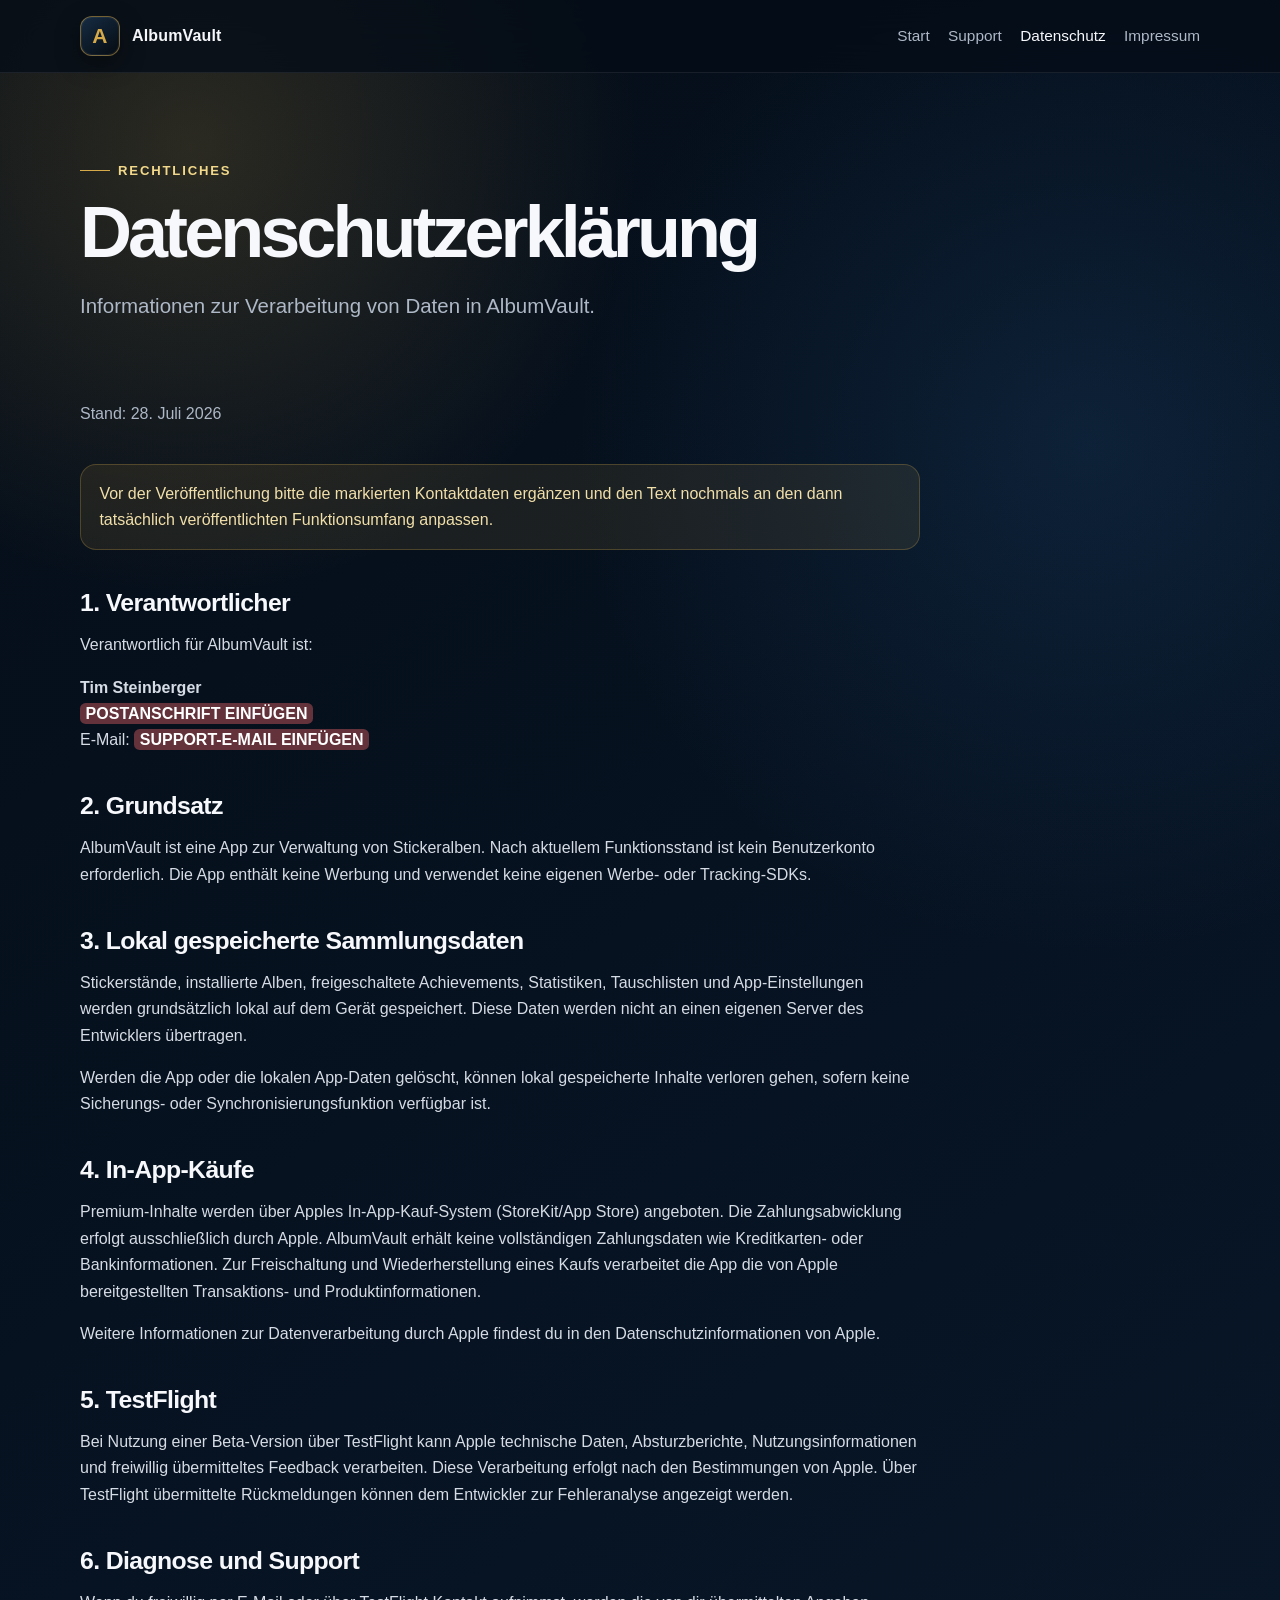
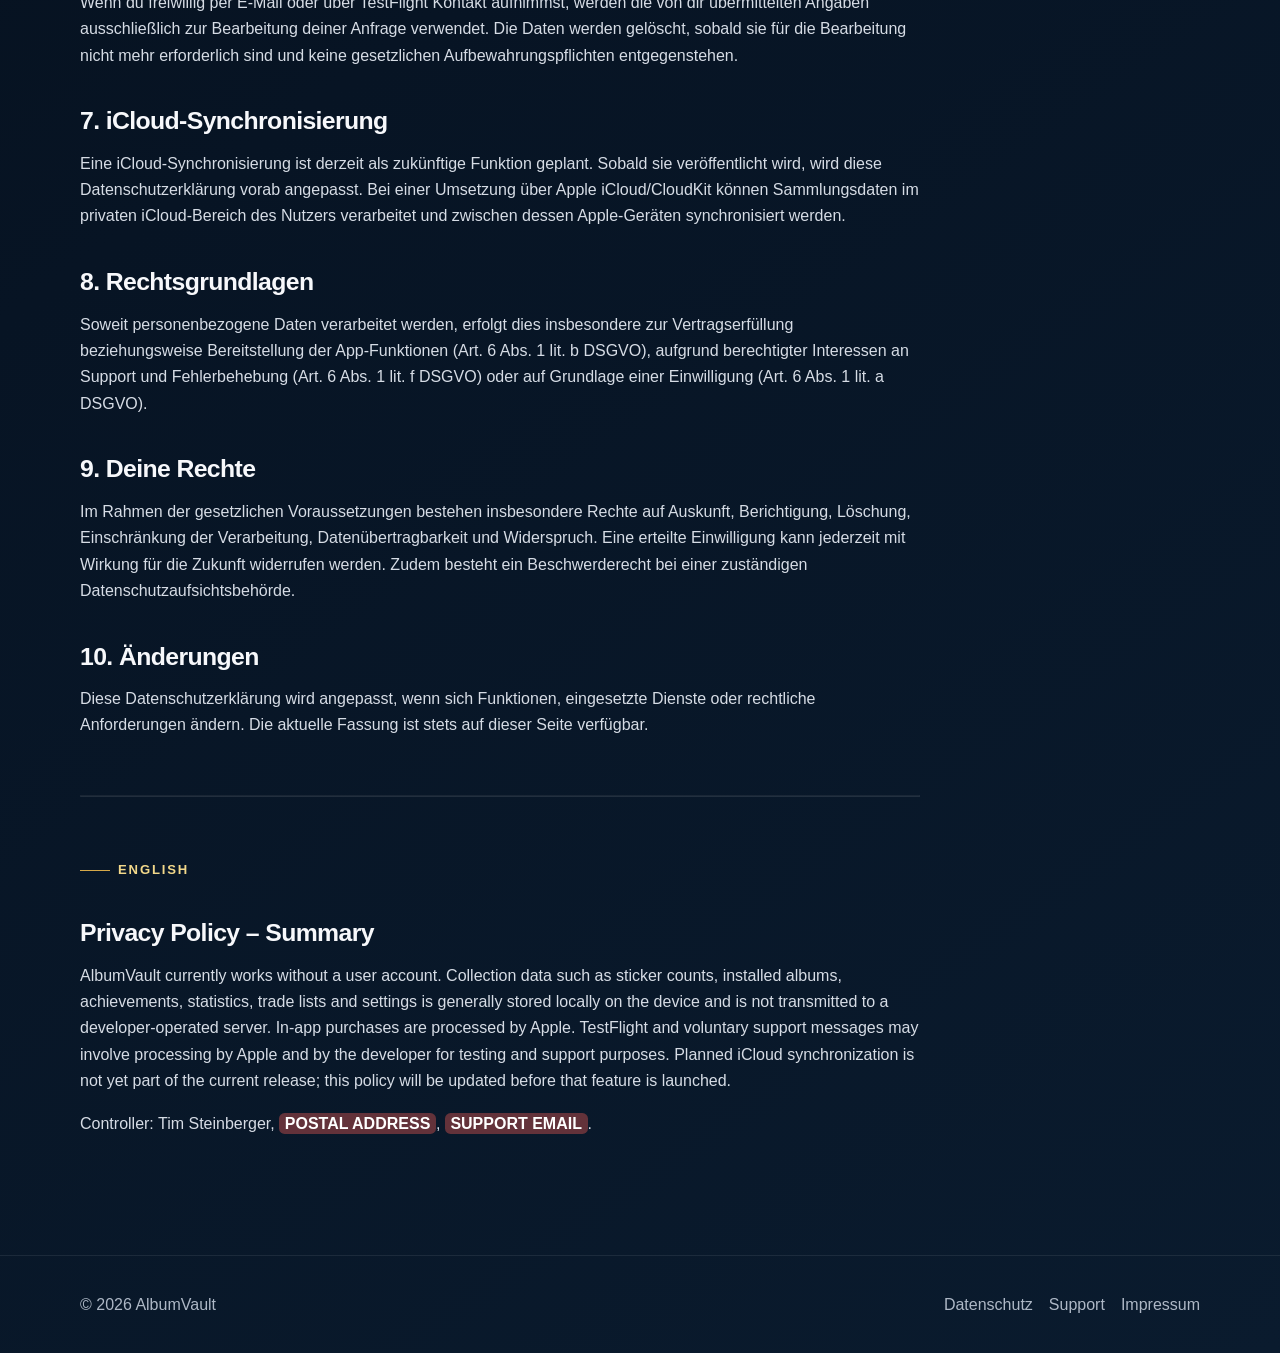
==== privacy.html @ 520df3e1 "Add files via upload" ====
<!doctype html>
<html lang="de">
<head>
  <meta charset="utf-8"><meta name="viewport" content="width=device-width, initial-scale=1">
  <meta name="description" content="Datenschutzerklärung für die App AlbumVault.">
  <title>Datenschutz – AlbumVault</title><link rel="stylesheet" href="assets/styles.css">
</head>
<body>
<header class="site-header"><div class="container nav"><a class="brand" href="index.html"><span class="brand-mark"></span><span>AlbumVault</span></a><nav class="nav-links"><a href="index.html">Start</a><a href="support.html">Support</a><a aria-current="page" href="privacy.html">Datenschutz</a><a href="imprint.html">Impressum</a></nav></div></header>
<main class="container">
  <header class="page-hero"><span class="eyebrow">Rechtliches</span><h1>Datenschutzerklärung</h1><p class="lead">Informationen zur Verarbeitung von Daten in AlbumVault.</p></header>
  <article class="prose">
    <p class="meta">Stand: 28. Juli 2026</p>
    <div class="notice">Vor der Veröffentlichung bitte die markierten Kontaktdaten ergänzen und den Text nochmals an den dann tatsächlich veröffentlichten Funktionsumfang anpassen.</div>

    <section><h2>1. Verantwortlicher</h2><p>Verantwortlich für AlbumVault ist:</p><p><strong>Tim Steinberger</strong><br><span class="placeholder">POSTANSCHRIFT EINFÜGEN</span><br>E-Mail: <span class="placeholder">SUPPORT-E-MAIL EINFÜGEN</span></p></section>

    <section><h2>2. Grundsatz</h2><p>AlbumVault ist eine App zur Verwaltung von Stickeralben. Nach aktuellem Funktionsstand ist kein Benutzerkonto erforderlich. Die App enthält keine Werbung und verwendet keine eigenen Werbe- oder Tracking-SDKs.</p></section>

    <section><h2>3. Lokal gespeicherte Sammlungsdaten</h2><p>Stickerstände, installierte Alben, freigeschaltete Achievements, Statistiken, Tauschlisten und App-Einstellungen werden grundsätzlich lokal auf dem Gerät gespeichert. Diese Daten werden nicht an einen eigenen Server des Entwicklers übertragen.</p><p>Werden die App oder die lokalen App-Daten gelöscht, können lokal gespeicherte Inhalte verloren gehen, sofern keine Sicherungs- oder Synchronisierungsfunktion verfügbar ist.</p></section>

    <section><h2>4. In-App-Käufe</h2><p>Premium-Inhalte werden über Apples In-App-Kauf-System (StoreKit/App Store) angeboten. Die Zahlungsabwicklung erfolgt ausschließlich durch Apple. AlbumVault erhält keine vollständigen Zahlungsdaten wie Kreditkarten- oder Bankinformationen. Zur Freischaltung und Wiederherstellung eines Kaufs verarbeitet die App die von Apple bereitgestellten Transaktions- und Produktinformationen.</p><p>Weitere Informationen zur Datenverarbeitung durch Apple findest du in den Datenschutzinformationen von Apple.</p></section>

    <section><h2>5. TestFlight</h2><p>Bei Nutzung einer Beta-Version über TestFlight kann Apple technische Daten, Absturzberichte, Nutzungsinformationen und freiwillig übermitteltes Feedback verarbeiten. Diese Verarbeitung erfolgt nach den Bestimmungen von Apple. Über TestFlight übermittelte Rückmeldungen können dem Entwickler zur Fehleranalyse angezeigt werden.</p></section>

    <section><h2>6. Diagnose und Support</h2><p>Wenn du freiwillig per E-Mail oder über TestFlight Kontakt aufnimmst, werden die von dir übermittelten Angaben ausschließlich zur Bearbeitung deiner Anfrage verwendet. Die Daten werden gelöscht, sobald sie für die Bearbeitung nicht mehr erforderlich sind und keine gesetzlichen Aufbewahrungspflichten entgegenstehen.</p></section>

    <section><h2>7. iCloud-Synchronisierung</h2><p>Eine iCloud-Synchronisierung ist derzeit als zukünftige Funktion geplant. Sobald sie veröffentlicht wird, wird diese Datenschutzerklärung vorab angepasst. Bei einer Umsetzung über Apple iCloud/CloudKit können Sammlungsdaten im privaten iCloud-Bereich des Nutzers verarbeitet und zwischen dessen Apple-Geräten synchronisiert werden.</p></section>

    <section><h2>8. Rechtsgrundlagen</h2><p>Soweit personenbezogene Daten verarbeitet werden, erfolgt dies insbesondere zur Vertragserfüllung beziehungsweise Bereitstellung der App-Funktionen (Art. 6 Abs. 1 lit. b DSGVO), aufgrund berechtigter Interessen an Support und Fehlerbehebung (Art. 6 Abs. 1 lit. f DSGVO) oder auf Grundlage einer Einwilligung (Art. 6 Abs. 1 lit. a DSGVO).</p></section>

    <section><h2>9. Deine Rechte</h2><p>Im Rahmen der gesetzlichen Voraussetzungen bestehen insbesondere Rechte auf Auskunft, Berichtigung, Löschung, Einschränkung der Verarbeitung, Datenübertragbarkeit und Widerspruch. Eine erteilte Einwilligung kann jederzeit mit Wirkung für die Zukunft widerrufen werden. Zudem besteht ein Beschwerderecht bei einer zuständigen Datenschutzaufsichtsbehörde.</p></section>

    <section><h2>10. Änderungen</h2><p>Diese Datenschutzerklärung wird angepasst, wenn sich Funktionen, eingesetzte Dienste oder rechtliche Anforderungen ändern. Die aktuelle Fassung ist stets auf dieser Seite verfügbar.</p></section>

    <hr style="border-color:rgba(255,255,255,.1);margin:3.5rem 0">
    <span class="eyebrow">English</span>
    <section><h2>Privacy Policy – Summary</h2><p>AlbumVault currently works without a user account. Collection data such as sticker counts, installed albums, achievements, statistics, trade lists and settings is generally stored locally on the device and is not transmitted to a developer-operated server. In-app purchases are processed by Apple. TestFlight and voluntary support messages may involve processing by Apple and by the developer for testing and support purposes. Planned iCloud synchronization is not yet part of the current release; this policy will be updated before that feature is launched.</p><p>Controller: Tim Steinberger, <span class="placeholder">POSTAL ADDRESS</span>, <span class="placeholder">SUPPORT EMAIL</span>.</p></section>
  </article>
</main>
<footer class="site-footer"><div class="container footer-grid"><div>© <span data-year></span> AlbumVault</div><div class="footer-links"><a href="privacy.html">Datenschutz</a><a href="support.html">Support</a><a href="imprint.html">Impressum</a></div></div></footer><script src="assets/site.js"></script>
</body></html>
---- assets/styles.css ----
:root {
  --navy: #071424;
  --navy-2: #0e2238;
  --card: rgba(255,255,255,.07);
  --card-border: rgba(255,255,255,.13);
  --gold: #d6a949;
  --gold-light: #f2d88a;
  --text: #f7f8fb;
  --muted: #aeb8c6;
  --success: #6fd39b;
  --max: 1120px;
}

* { box-sizing: border-box; }
html { scroll-behavior: smooth; }
body {
  margin: 0;
  min-height: 100vh;
  font-family: -apple-system, BlinkMacSystemFont, "Segoe UI", Inter, Roboto, Arial, sans-serif;
  color: var(--text);
  background:
    radial-gradient(circle at 15% 5%, rgba(214,169,73,.18), transparent 28rem),
    radial-gradient(circle at 85% 15%, rgba(46,110,175,.17), transparent 32rem),
    linear-gradient(145deg, #050d17 0%, var(--navy) 50%, #0a1b2e 100%);
  line-height: 1.65;
}
a { color: var(--gold-light); text-decoration: none; }
a:hover { text-decoration: underline; }
img { max-width: 100%; }

.container { width: min(calc(100% - 2rem), var(--max)); margin-inline: auto; }

.site-header {
  position: sticky; top: 0; z-index: 20;
  backdrop-filter: blur(18px);
  background: rgba(5,13,23,.76);
  border-bottom: 1px solid rgba(255,255,255,.08);
}
.nav { min-height: 72px; display:flex; align-items:center; justify-content:space-between; gap:1.25rem; }
.brand { display:flex; align-items:center; gap:.75rem; color:var(--text); font-weight:750; letter-spacing:.01em; }
.brand:hover { text-decoration:none; }
.brand-mark {
  width: 40px; height:40px; border-radius:12px; position:relative;
  background: linear-gradient(145deg, #162c43, #050b12);
  border:1px solid rgba(214,169,73,.52);
  box-shadow: inset 0 0 0 1px rgba(255,255,255,.05), 0 8px 25px rgba(0,0,0,.35);
}
.brand-mark::before {
  content:"A"; position:absolute; inset:0; display:grid; place-items:center;
  color:var(--gold); font-size:21px; font-weight:900;
}
.nav-links { display:flex; align-items:center; gap:1.15rem; flex-wrap:wrap; justify-content:flex-end; }
.nav-links a { color:var(--muted); font-size:.96rem; }
.nav-links a[aria-current="page"], .nav-links a:hover { color:var(--text); text-decoration:none; }

.hero { padding: 7.5rem 0 5rem; }
.hero-grid { display:grid; grid-template-columns:1.15fr .85fr; align-items:center; gap:4rem; }
.eyebrow { display:inline-flex; align-items:center; gap:.5rem; color:var(--gold-light); font-size:.82rem; font-weight:800; letter-spacing:.14em; text-transform:uppercase; }
.eyebrow::before { content:""; width:30px; height:1px; background:var(--gold); }
h1 { font-size:clamp(2.65rem, 7vw, 5.5rem); line-height:.98; letter-spacing:-.055em; margin:.95rem 0 1.35rem; }
h2 { font-size:clamp(1.8rem, 4vw, 3rem); line-height:1.1; letter-spacing:-.035em; margin:0 0 1rem; }
h3 { margin:.2rem 0 .65rem; font-size:1.18rem; }
.lead { max-width:680px; color:var(--muted); font-size:clamp(1.05rem, 2vw, 1.28rem); }
.actions { display:flex; gap:.9rem; flex-wrap:wrap; margin-top:2rem; }
.button { display:inline-flex; align-items:center; justify-content:center; min-height:48px; padding:.7rem 1.2rem; border-radius:999px; font-weight:750; border:1px solid transparent; }
.button:hover { text-decoration:none; transform:translateY(-1px); }
.button-primary { color:#16120a; background:linear-gradient(135deg, var(--gold-light), var(--gold)); box-shadow:0 12px 35px rgba(214,169,73,.22); }
.button-secondary { color:var(--text); border-color:rgba(255,255,255,.16); background:rgba(255,255,255,.05); }

.app-visual { display:grid; place-items:center; min-height:410px; }
.app-icon {
  width:min(310px, 78vw); aspect-ratio:1; border-radius:30%; position:relative; overflow:hidden;
  background: linear-gradient(145deg,#16283a 0%,#06101b 58%,#02070d 100%);
  border: 1px solid rgba(255,255,255,.13);
  box-shadow: 0 50px 90px rgba(0,0,0,.52), inset 0 0 0 9px rgba(255,255,255,.025);
}
.app-icon::before { content:""; position:absolute; width:54%; height:67%; left:23%; top:17%; border-radius:12% 12% 17% 17%; background:linear-gradient(145deg,#101d2a,#06101a); border:2px solid rgba(214,169,73,.6); box-shadow:-10px 7px 0 #263c51, -19px 14px 0 #31485c; }
.app-icon::after { content:"AV"; position:absolute; inset:0; display:grid; place-items:center; color:var(--gold); font-size:3.4rem; font-weight:900; letter-spacing:-.12em; transform:translateX(-.14em); text-shadow:0 2px 18px rgba(214,169,73,.24); }

.section { padding:5rem 0; }
.section-muted { background:rgba(255,255,255,.025); border-block:1px solid rgba(255,255,255,.06); }
.section-heading { max-width:700px; margin-bottom:2.25rem; }
.section-heading p { color:var(--muted); }
.card-grid { display:grid; grid-template-columns:repeat(3,1fr); gap:1rem; }
.card { padding:1.5rem; border-radius:24px; background:var(--card); border:1px solid var(--card-border); box-shadow:0 18px 45px rgba(0,0,0,.14); }
.card-icon { width:46px; height:46px; border-radius:14px; display:grid; place-items:center; margin-bottom:1.15rem; color:var(--gold-light); background:rgba(214,169,73,.12); font-size:1.3rem; font-weight:800; }
.card p { color:var(--muted); margin-bottom:0; }

.info-band { display:grid; grid-template-columns:1fr auto; gap:2rem; align-items:center; padding:2rem; border-radius:28px; background:linear-gradient(135deg,rgba(214,169,73,.15),rgba(255,255,255,.05)); border:1px solid rgba(214,169,73,.25); }

.page-hero { padding:5rem 0 2.6rem; }
.page-hero h1 { font-size:clamp(2.4rem,6vw,4.5rem); }
.prose { width:min(100%, 840px); padding-bottom:5rem; }
.prose .meta { color:var(--muted); margin-bottom:2.3rem; }
.prose section { margin:2.4rem 0; }
.prose h2 { font-size:1.55rem; letter-spacing:-.025em; }
.prose p, .prose li { color:#d6dce5; }
.prose ul { padding-left:1.3rem; }
.notice { padding:1rem 1.15rem; border-radius:16px; background:rgba(214,169,73,.1); border:1px solid rgba(214,169,73,.26); color:#f1dfaa; }
.placeholder { padding:.13rem .35rem; border-radius:.35rem; background:#63323a; color:#fff; font-weight:700; }

.support-grid { display:grid; grid-template-columns:1fr 1fr; gap:1rem; }
.faq details { padding:1rem 0; border-bottom:1px solid rgba(255,255,255,.1); }
.faq summary { cursor:pointer; font-weight:700; }
.faq p { margin-bottom:.2rem; }

.site-footer { padding:2.2rem 0; border-top:1px solid rgba(255,255,255,.08); color:var(--muted); }
.footer-grid { display:flex; justify-content:space-between; align-items:center; gap:1.5rem; flex-wrap:wrap; }
.footer-links { display:flex; gap:1rem; flex-wrap:wrap; }
.footer-links a { color:var(--muted); }
.small { font-size:.9rem; color:var(--muted); }

@media (max-width: 820px) {
  .hero { padding-top:5rem; }
  .hero-grid { grid-template-columns:1fr; gap:2rem; }
  .app-visual { min-height:300px; }
  .app-icon { width:min(250px,70vw); }
  .card-grid { grid-template-columns:1fr; }
  .support-grid { grid-template-columns:1fr; }
  .info-band { grid-template-columns:1fr; }
}
@media (max-width: 620px) {
  .nav { align-items:flex-start; padding:.9rem 0; }
  .nav-links { gap:.65rem .9rem; }
  .nav-links a { font-size:.88rem; }
  h1 { font-size:3.2rem; }
}
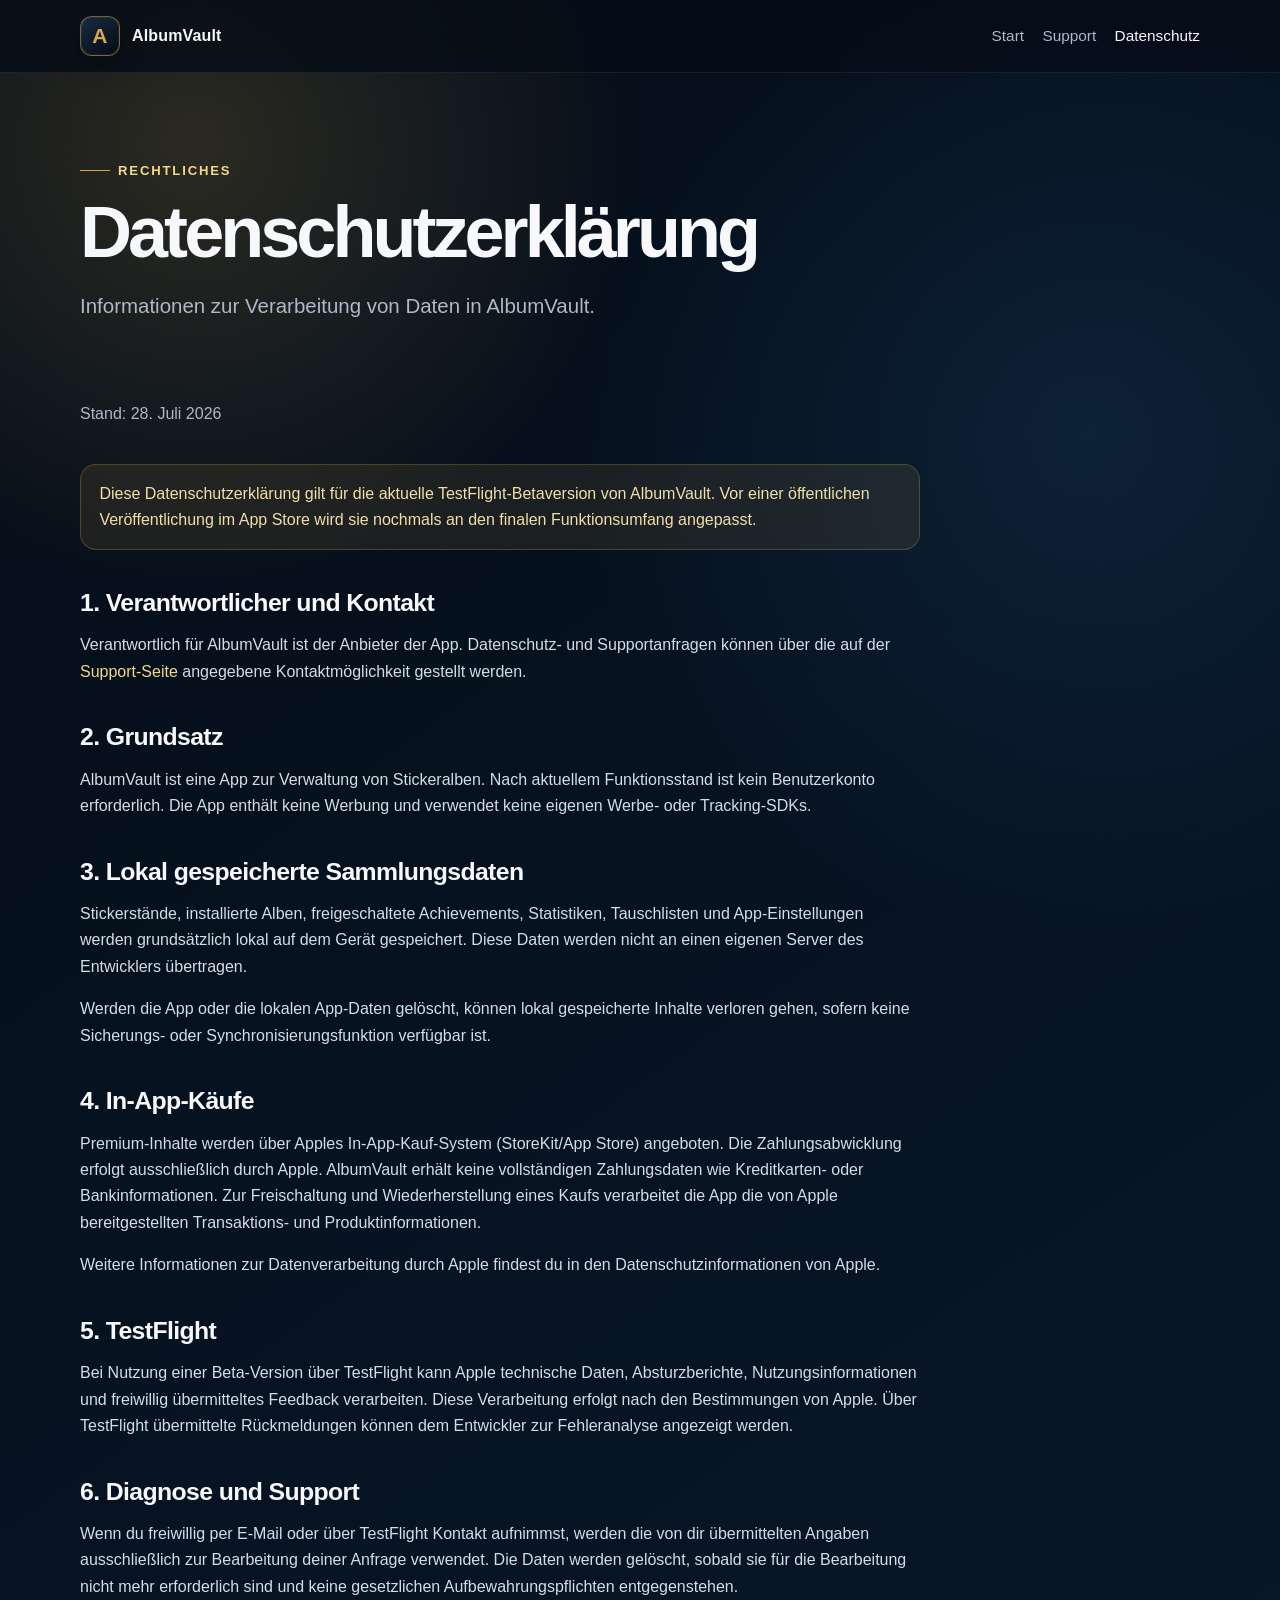
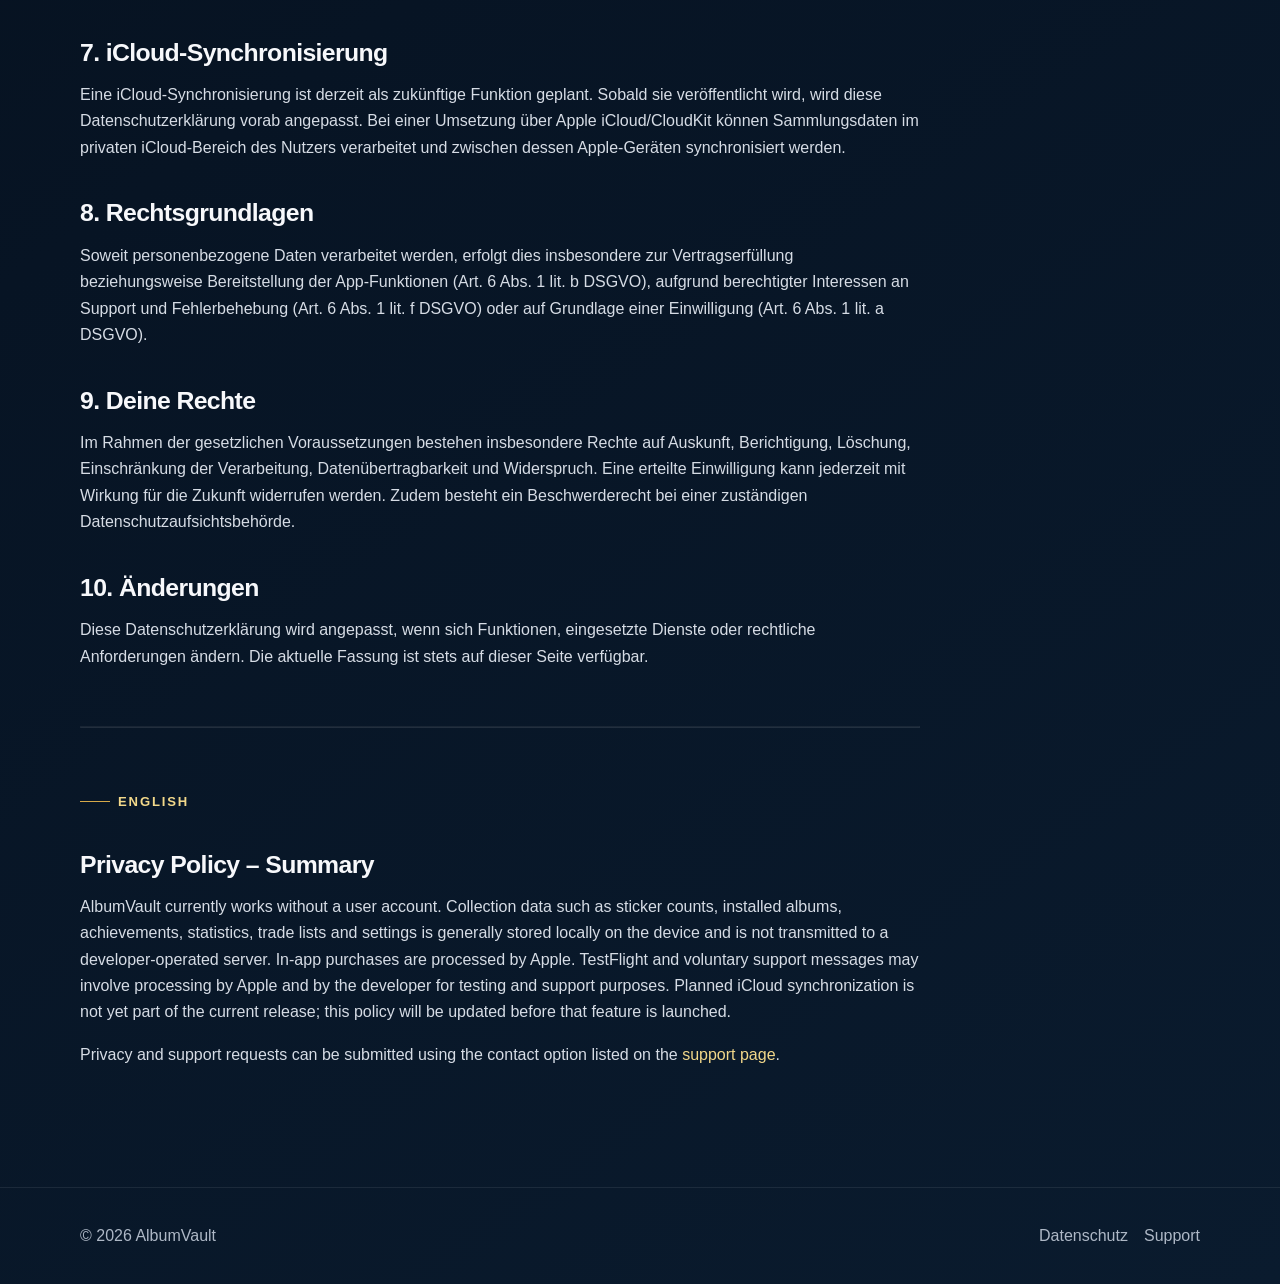
==== commit 2057c394: "Add files via upload" ====
--- a/privacy.html
+++ b/privacy.html
@@ -6,14 +6,14 @@
   <title>Datenschutz – AlbumVault</title><link rel="stylesheet" href="assets/styles.css">
 </head>
 <body>
-<header class="site-header"><div class="container nav"><a class="brand" href="index.html"><span class="brand-mark"></span><span>AlbumVault</span></a><nav class="nav-links"><a href="index.html">Start</a><a href="support.html">Support</a><a aria-current="page" href="privacy.html">Datenschutz</a><a href="imprint.html">Impressum</a></nav></div></header>
+<header class="site-header"><div class="container nav"><a class="brand" href="index.html"><span class="brand-mark"></span><span>AlbumVault</span></a><nav class="nav-links"><a href="index.html">Start</a><a href="support.html">Support</a><a aria-current="page" href="privacy.html">Datenschutz</a></nav></div></header>
 <main class="container">
   <header class="page-hero"><span class="eyebrow">Rechtliches</span><h1>Datenschutzerklärung</h1><p class="lead">Informationen zur Verarbeitung von Daten in AlbumVault.</p></header>
   <article class="prose">
     <p class="meta">Stand: 28. Juli 2026</p>
-    <div class="notice">Vor der Veröffentlichung bitte die markierten Kontaktdaten ergänzen und den Text nochmals an den dann tatsächlich veröffentlichten Funktionsumfang anpassen.</div>
+    <div class="notice">Diese Datenschutzerklärung gilt für die aktuelle TestFlight-Betaversion von AlbumVault. Vor einer öffentlichen Veröffentlichung im App Store wird sie nochmals an den finalen Funktionsumfang angepasst.</div>
 
-    <section><h2>1. Verantwortlicher</h2><p>Verantwortlich für AlbumVault ist:</p><p><strong>Tim Steinberger</strong><br><span class="placeholder">POSTANSCHRIFT EINFÜGEN</span><br>E-Mail: <span class="placeholder">SUPPORT-E-MAIL EINFÜGEN</span></p></section>
+    <section><h2>1. Verantwortlicher und Kontakt</h2><p>Verantwortlich für AlbumVault ist der Anbieter der App. Datenschutz- und Supportanfragen können über die auf der <a href="support.html">Support-Seite</a> angegebene Kontaktmöglichkeit gestellt werden.</p></section>
 
     <section><h2>2. Grundsatz</h2><p>AlbumVault ist eine App zur Verwaltung von Stickeralben. Nach aktuellem Funktionsstand ist kein Benutzerkonto erforderlich. Die App enthält keine Werbung und verwendet keine eigenen Werbe- oder Tracking-SDKs.</p></section>
 
@@ -35,8 +35,8 @@
 
     <hr style="border-color:rgba(255,255,255,.1);margin:3.5rem 0">
     <span class="eyebrow">English</span>
-    <section><h2>Privacy Policy – Summary</h2><p>AlbumVault currently works without a user account. Collection data such as sticker counts, installed albums, achievements, statistics, trade lists and settings is generally stored locally on the device and is not transmitted to a developer-operated server. In-app purchases are processed by Apple. TestFlight and voluntary support messages may involve processing by Apple and by the developer for testing and support purposes. Planned iCloud synchronization is not yet part of the current release; this policy will be updated before that feature is launched.</p><p>Controller: Tim Steinberger, <span class="placeholder">POSTAL ADDRESS</span>, <span class="placeholder">SUPPORT EMAIL</span>.</p></section>
+    <section><h2>Privacy Policy – Summary</h2><p>AlbumVault currently works without a user account. Collection data such as sticker counts, installed albums, achievements, statistics, trade lists and settings is generally stored locally on the device and is not transmitted to a developer-operated server. In-app purchases are processed by Apple. TestFlight and voluntary support messages may involve processing by Apple and by the developer for testing and support purposes. Planned iCloud synchronization is not yet part of the current release; this policy will be updated before that feature is launched.</p><p>Privacy and support requests can be submitted using the contact option listed on the <a href="support.html">support page</a>.</p></section>
   </article>
 </main>
-<footer class="site-footer"><div class="container footer-grid"><div>© <span data-year></span> AlbumVault</div><div class="footer-links"><a href="privacy.html">Datenschutz</a><a href="support.html">Support</a><a href="imprint.html">Impressum</a></div></div></footer><script src="assets/site.js"></script>
+<footer class="site-footer"><div class="container footer-grid"><div>© <span data-year></span> AlbumVault</div><div class="footer-links"><a href="privacy.html">Datenschutz</a><a href="support.html">Support</a></div></div></footer><script src="assets/site.js"></script>
 </body></html>
--- a/assets/styles.css
+++ b/assets/styles.css
@@ -125,3 +125,16 @@
   .nav-links a { font-size:.88rem; }
   h1 { font-size:3.2rem; }
 }
+
+.official-app-icon {
+  width:min(390px, 82vw);
+  aspect-ratio:1;
+  display:block;
+  border-radius:22%;
+  box-shadow:0 55px 110px rgba(0,0,0,.58), 0 0 70px rgba(214,169,73,.10);
+  border:1px solid rgba(255,255,255,.12);
+}
+
+@media (max-width: 820px) {
+  .official-app-icon { width:min(300px, 74vw); }
+}
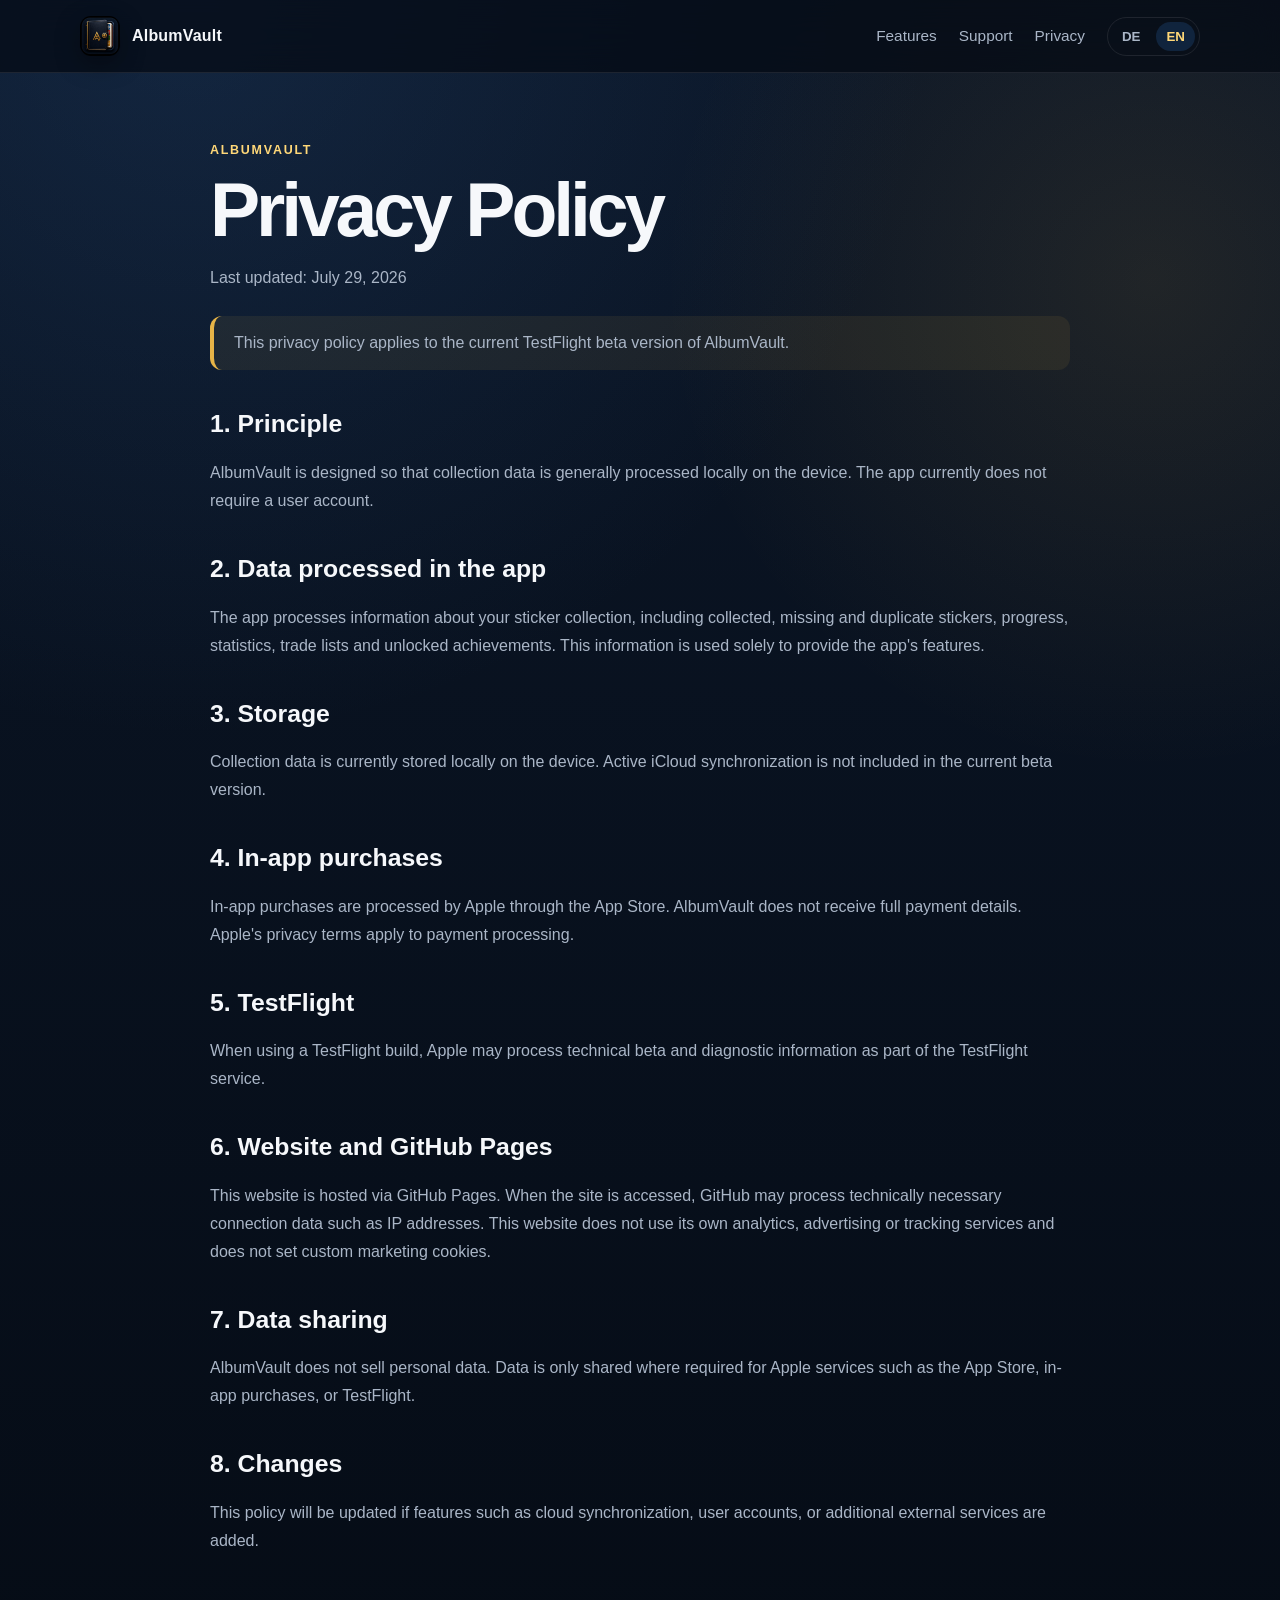
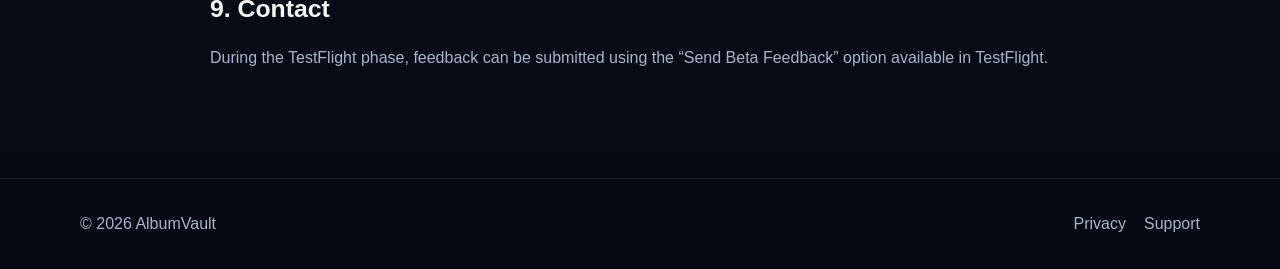
==== commit 6437f5d1: "Add files via upload" ====
--- a/privacy.html
+++ b/privacy.html
@@ -1,42 +1,84 @@
 <!doctype html>
 <html lang="de">
 <head>
-  <meta charset="utf-8"><meta name="viewport" content="width=device-width, initial-scale=1">
-  <meta name="description" content="Datenschutzerklärung für die App AlbumVault.">
-  <title>Datenschutz – AlbumVault</title><link rel="stylesheet" href="assets/styles.css">
+<meta charset="utf-8"><meta name="viewport" content="width=device-width,initial-scale=1">
+<title>Datenschutz | AlbumVault</title>
+<link rel="icon" href="assets/albumvault-icon.jpg"><link rel="stylesheet" href="assets/style.css">
 </head>
 <body>
-<header class="site-header"><div class="container nav"><a class="brand" href="index.html"><span class="brand-mark"></span><span>AlbumVault</span></a><nav class="nav-links"><a href="index.html">Start</a><a href="support.html">Support</a><a aria-current="page" href="privacy.html">Datenschutz</a></nav></div></header>
-<main class="container">
-  <header class="page-hero"><span class="eyebrow">Rechtliches</span><h1>Datenschutzerklärung</h1><p class="lead">Informationen zur Verarbeitung von Daten in AlbumVault.</p></header>
-  <article class="prose">
-    <p class="meta">Stand: 28. Juli 2026</p>
-    <div class="notice">Diese Datenschutzerklärung gilt für die aktuelle TestFlight-Betaversion von AlbumVault. Vor einer öffentlichen Veröffentlichung im App Store wird sie nochmals an den finalen Funktionsumfang angepasst.</div>
+<nav class="nav">
+  <div class="container nav-inner">
+    <a class="brand" href="index.html">
+      <img src="assets/albumvault-icon.jpg" alt="AlbumVault Icon">
+      <span>AlbumVault</span>
+    </a>
+    <div class="nav-links">
+      <a href="index.html#features"><span data-lang="de">Funktionen</span><span data-lang="en">Features</span></a>
+      <a href="support.html"><span data-lang="de">Support</span><span data-lang="en">Support</span></a>
+      <a href="privacy.html"><span data-lang="de">Datenschutz</span><span data-lang="en">Privacy</span></a>
+      <div class="lang-switch">
+        <button type="button" data-set-lang="de">DE</button>
+        <button type="button" data-set-lang="en">EN</button>
+      </div>
+    </div>
+  </div>
+</nav>
 
-    <section><h2>1. Verantwortlicher und Kontakt</h2><p>Verantwortlich für AlbumVault ist der Anbieter der App. Datenschutz- und Supportanfragen können über die auf der <a href="support.html">Support-Seite</a> angegebene Kontaktmöglichkeit gestellt werden.</p></section>
-
-    <section><h2>2. Grundsatz</h2><p>AlbumVault ist eine App zur Verwaltung von Stickeralben. Nach aktuellem Funktionsstand ist kein Benutzerkonto erforderlich. Die App enthält keine Werbung und verwendet keine eigenen Werbe- oder Tracking-SDKs.</p></section>
-
-    <section><h2>3. Lokal gespeicherte Sammlungsdaten</h2><p>Stickerstände, installierte Alben, freigeschaltete Achievements, Statistiken, Tauschlisten und App-Einstellungen werden grundsätzlich lokal auf dem Gerät gespeichert. Diese Daten werden nicht an einen eigenen Server des Entwicklers übertragen.</p><p>Werden die App oder die lokalen App-Daten gelöscht, können lokal gespeicherte Inhalte verloren gehen, sofern keine Sicherungs- oder Synchronisierungsfunktion verfügbar ist.</p></section>
-
-    <section><h2>4. In-App-Käufe</h2><p>Premium-Inhalte werden über Apples In-App-Kauf-System (StoreKit/App Store) angeboten. Die Zahlungsabwicklung erfolgt ausschließlich durch Apple. AlbumVault erhält keine vollständigen Zahlungsdaten wie Kreditkarten- oder Bankinformationen. Zur Freischaltung und Wiederherstellung eines Kaufs verarbeitet die App die von Apple bereitgestellten Transaktions- und Produktinformationen.</p><p>Weitere Informationen zur Datenverarbeitung durch Apple findest du in den Datenschutzinformationen von Apple.</p></section>
-
-    <section><h2>5. TestFlight</h2><p>Bei Nutzung einer Beta-Version über TestFlight kann Apple technische Daten, Absturzberichte, Nutzungsinformationen und freiwillig übermitteltes Feedback verarbeiten. Diese Verarbeitung erfolgt nach den Bestimmungen von Apple. Über TestFlight übermittelte Rückmeldungen können dem Entwickler zur Fehleranalyse angezeigt werden.</p></section>
-
-    <section><h2>6. Diagnose und Support</h2><p>Wenn du freiwillig per E-Mail oder über TestFlight Kontakt aufnimmst, werden die von dir übermittelten Angaben ausschließlich zur Bearbeitung deiner Anfrage verwendet. Die Daten werden gelöscht, sobald sie für die Bearbeitung nicht mehr erforderlich sind und keine gesetzlichen Aufbewahrungspflichten entgegenstehen.</p></section>
-
-    <section><h2>7. iCloud-Synchronisierung</h2><p>Eine iCloud-Synchronisierung ist derzeit als zukünftige Funktion geplant. Sobald sie veröffentlicht wird, wird diese Datenschutzerklärung vorab angepasst. Bei einer Umsetzung über Apple iCloud/CloudKit können Sammlungsdaten im privaten iCloud-Bereich des Nutzers verarbeitet und zwischen dessen Apple-Geräten synchronisiert werden.</p></section>
-
-    <section><h2>8. Rechtsgrundlagen</h2><p>Soweit personenbezogene Daten verarbeitet werden, erfolgt dies insbesondere zur Vertragserfüllung beziehungsweise Bereitstellung der App-Funktionen (Art. 6 Abs. 1 lit. b DSGVO), aufgrund berechtigter Interessen an Support und Fehlerbehebung (Art. 6 Abs. 1 lit. f DSGVO) oder auf Grundlage einer Einwilligung (Art. 6 Abs. 1 lit. a DSGVO).</p></section>
-
-    <section><h2>9. Deine Rechte</h2><p>Im Rahmen der gesetzlichen Voraussetzungen bestehen insbesondere Rechte auf Auskunft, Berichtigung, Löschung, Einschränkung der Verarbeitung, Datenübertragbarkeit und Widerspruch. Eine erteilte Einwilligung kann jederzeit mit Wirkung für die Zukunft widerrufen werden. Zudem besteht ein Beschwerderecht bei einer zuständigen Datenschutzaufsichtsbehörde.</p></section>
-
-    <section><h2>10. Änderungen</h2><p>Diese Datenschutzerklärung wird angepasst, wenn sich Funktionen, eingesetzte Dienste oder rechtliche Anforderungen ändern. Die aktuelle Fassung ist stets auf dieser Seite verfügbar.</p></section>
-
-    <hr style="border-color:rgba(255,255,255,.1);margin:3.5rem 0">
-    <span class="eyebrow">English</span>
-    <section><h2>Privacy Policy – Summary</h2><p>AlbumVault currently works without a user account. Collection data such as sticker counts, installed albums, achievements, statistics, trade lists and settings is generally stored locally on the device and is not transmitted to a developer-operated server. In-app purchases are processed by Apple. TestFlight and voluntary support messages may involve processing by Apple and by the developer for testing and support purposes. Planned iCloud synchronization is not yet part of the current release; this policy will be updated before that feature is launched.</p><p>Privacy and support requests can be submitted using the contact option listed on the <a href="support.html">support page</a>.</p></section>
-  </article>
-</main>
-<footer class="site-footer"><div class="container footer-grid"><div>© <span data-year></span> AlbumVault</div><div class="footer-links"><a href="privacy.html">Datenschutz</a><a href="support.html">Support</a></div></div></footer><script src="assets/site.js"></script>
-</body></html>
+<main class="content-page"><div class="container content-wrap">
+<div data-lang="de">
+  <div class="eyebrow">AlbumVault</div><h1>Datenschutzerklärung</h1>
+  <p>Stand: 29. Juli 2026</p>
+  <div class="notice">Diese Datenschutzerklärung bezieht sich auf die aktuelle TestFlight-Betaversion von AlbumVault.</div>
+  <h2>1. Grundsatz</h2>
+  <p>AlbumVault wurde so entwickelt, dass Sammlungsdaten grundsätzlich lokal auf dem Gerät verarbeitet werden. Die App verlangt derzeit kein Benutzerkonto.</p>
+  <h2>2. In der App verarbeitete Daten</h2>
+  <p>Die App verarbeitet Angaben zu deiner Stickersammlung, insbesondere gesammelte, fehlende und doppelte Sticker, Fortschritte, Statistiken, Tauschlisten und freigeschaltete Erfolge. Diese Daten dienen ausschließlich der Bereitstellung der App-Funktionen.</p>
+  <h2>3. Speicherung</h2>
+  <p>Die Sammlungsdaten werden derzeit lokal auf dem verwendeten Gerät gespeichert. Eine aktive iCloud-Synchronisierung ist in der aktuellen Betaversion nicht enthalten.</p>
+  <h2>4. In-App-Käufe</h2>
+  <p>In-App-Käufe werden über Apple und den App Store abgewickelt. AlbumVault erhält keine vollständigen Zahlungsdaten. Für die Zahlungsabwicklung gelten die Datenschutzbestimmungen von Apple.</p>
+  <h2>5. TestFlight</h2>
+  <p>Bei der Nutzung einer TestFlight-Version können Apple technische Test- und Diagnosedaten verarbeiten. Dies erfolgt im Rahmen von Apples TestFlight-Dienst.</p>
+  <h2>6. Website und GitHub Pages</h2>
+  <p>Diese Website wird über GitHub Pages bereitgestellt. Beim Aufruf können technisch notwendige Verbindungsdaten, insbesondere die IP-Adresse, durch GitHub verarbeitet werden. Die Website verwendet keine eigenen Analyse-, Werbe- oder Tracking-Dienste und setzt keine selbst eingerichteten Marketing-Cookies.</p>
+  <h2>7. Weitergabe von Daten</h2>
+  <p>AlbumVault verkauft keine personenbezogenen Daten. Eine Weitergabe erfolgt nur, soweit dies für die Nutzung von Apple-Diensten wie App Store, In-App-Käufe oder TestFlight erforderlich ist.</p>
+  <h2>8. Änderungen</h2>
+  <p>Diese Datenschutzerklärung wird angepasst, wenn neue Funktionen wie Cloud-Synchronisierung, Benutzerkonten oder weitere externe Dienste hinzukommen.</p>
+  <h2>9. Kontakt</h2>
+  <p>Während der TestFlight-Phase kann Feedback über die in TestFlight verfügbare Funktion „Beta-Feedback senden“ übermittelt werden.</p>
+</div>
+<div data-lang="en">
+  <div class="eyebrow">AlbumVault</div><h1>Privacy Policy</h1>
+  <p>Last updated: July 29, 2026</p>
+  <div class="notice">This privacy policy applies to the current TestFlight beta version of AlbumVault.</div>
+  <h2>1. Principle</h2>
+  <p>AlbumVault is designed so that collection data is generally processed locally on the device. The app currently does not require a user account.</p>
+  <h2>2. Data processed in the app</h2>
+  <p>The app processes information about your sticker collection, including collected, missing and duplicate stickers, progress, statistics, trade lists and unlocked achievements. This information is used solely to provide the app's features.</p>
+  <h2>3. Storage</h2>
+  <p>Collection data is currently stored locally on the device. Active iCloud synchronization is not included in the current beta version.</p>
+  <h2>4. In-app purchases</h2>
+  <p>In-app purchases are processed by Apple through the App Store. AlbumVault does not receive full payment details. Apple's privacy terms apply to payment processing.</p>
+  <h2>5. TestFlight</h2>
+  <p>When using a TestFlight build, Apple may process technical beta and diagnostic information as part of the TestFlight service.</p>
+  <h2>6. Website and GitHub Pages</h2>
+  <p>This website is hosted via GitHub Pages. When the site is accessed, GitHub may process technically necessary connection data such as IP addresses. This website does not use its own analytics, advertising or tracking services and does not set custom marketing cookies.</p>
+  <h2>7. Data sharing</h2>
+  <p>AlbumVault does not sell personal data. Data is only shared where required for Apple services such as the App Store, in-app purchases, or TestFlight.</p>
+  <h2>8. Changes</h2>
+  <p>This policy will be updated if features such as cloud synchronization, user accounts, or additional external services are added.</p>
+  <h2>9. Contact</h2>
+  <p>During the TestFlight phase, feedback can be submitted using the “Send Beta Feedback” option available in TestFlight.</p>
+</div>
+</div></main>
+<footer>
+  <div class="container footer-inner">
+    <div>© 2026 AlbumVault</div>
+    <div class="footer-links">
+      <a href="privacy.html"><span data-lang="de">Datenschutz</span><span data-lang="en">Privacy</span></a>
+      <a href="support.html">Support</a>
+    </div>
+  </div>
+</footer>
+<script src="assets/script.js"></script></body></html>
--- a/assets/style.css
+++ b/assets/style.css
@@ -0,0 +1,118 @@
+
+:root{
+  --bg:#050b14;
+  --bg2:#0b1627;
+  --panel:rgba(15,30,50,.74);
+  --panel2:rgba(18,39,66,.9);
+  --text:#f6f8fb;
+  --muted:#aab6c7;
+  --gold:#e7b447;
+  --gold2:#ffd878;
+  --line:rgba(255,255,255,.09);
+  --shadow:0 24px 70px rgba(0,0,0,.4);
+  --radius:24px;
+}
+*{box-sizing:border-box}
+html{scroll-behavior:smooth}
+body{
+  margin:0;
+  font-family:Inter,-apple-system,BlinkMacSystemFont,"Segoe UI",Roboto,Helvetica,Arial,sans-serif;
+  color:var(--text);
+  background:
+    radial-gradient(circle at 15% 0%,rgba(41,81,131,.28),transparent 34%),
+    radial-gradient(circle at 90% 15%,rgba(231,180,71,.10),transparent 25%),
+    linear-gradient(180deg,var(--bg2),var(--bg));
+  min-height:100vh;
+}
+a{color:inherit}
+.container{width:min(1120px,calc(100% - 36px));margin:0 auto}
+.nav{
+  position:sticky;top:0;z-index:20;
+  backdrop-filter:blur(18px);
+  background:rgba(5,11,20,.72);
+  border-bottom:1px solid var(--line)
+}
+.nav-inner{height:72px;display:flex;align-items:center;justify-content:space-between;gap:24px}
+.brand{display:flex;align-items:center;gap:12px;text-decoration:none;font-weight:800;letter-spacing:.2px}
+.brand img{width:40px;height:40px;border-radius:11px;box-shadow:0 8px 24px rgba(0,0,0,.35)}
+.nav-links{display:flex;align-items:center;gap:22px}
+.nav-links a{text-decoration:none;color:var(--muted);font-size:.96rem}
+.nav-links a:hover{color:var(--text)}
+.lang-switch{display:flex;gap:6px;padding:4px;border:1px solid var(--line);border-radius:999px}
+.lang-switch button{
+  border:0;background:transparent;color:var(--muted);padding:7px 10px;border-radius:999px;cursor:pointer;font-weight:700
+}
+.lang-switch button.active{background:var(--panel2);color:var(--gold2)}
+.hero{padding:86px 0 64px}
+.hero-grid{display:grid;grid-template-columns:1.15fr .85fr;gap:60px;align-items:center}
+.eyebrow{color:var(--gold2);font-weight:800;letter-spacing:.14em;text-transform:uppercase;font-size:.78rem}
+h1{font-size:clamp(3rem,8vw,6.6rem);line-height:.95;margin:18px 0 18px;letter-spacing:-.055em}
+.hero p{font-size:clamp(1.08rem,2vw,1.35rem);line-height:1.65;color:var(--muted);max-width:650px}
+.actions{display:flex;flex-wrap:wrap;gap:14px;margin-top:30px}
+.button{
+  display:inline-flex;align-items:center;justify-content:center;gap:10px;
+  padding:14px 20px;border-radius:15px;text-decoration:none;font-weight:800;
+  border:1px solid var(--line)
+}
+.button.primary{color:#101622;background:linear-gradient(135deg,var(--gold2),var(--gold));border:0;box-shadow:0 14px 34px rgba(231,180,71,.22)}
+.button.secondary{background:rgba(255,255,255,.04)}
+.hero-card{
+  position:relative;padding:18px;border-radius:36px;
+  background:linear-gradient(145deg,rgba(255,255,255,.12),rgba(255,255,255,.03));
+  border:1px solid var(--line);box-shadow:var(--shadow)
+}
+.hero-card:after{
+  content:"";position:absolute;inset:12% -8% -8% 20%;
+  background:radial-gradient(circle,rgba(231,180,71,.18),transparent 60%);filter:blur(28px);z-index:-1
+}
+.hero-card img{display:block;width:100%;border-radius:27px}
+section{padding:64px 0}
+.section-head{max-width:700px;margin-bottom:28px}
+.section-head h2{font-size:clamp(2rem,5vw,3.5rem);letter-spacing:-.04em;margin:8px 0}
+.section-head p{color:var(--muted);line-height:1.7}
+.grid{display:grid;grid-template-columns:repeat(3,1fr);gap:18px}
+.card{
+  background:linear-gradient(180deg,rgba(18,39,66,.82),rgba(10,22,38,.82));
+  border:1px solid var(--line);border-radius:var(--radius);padding:24px;box-shadow:0 16px 40px rgba(0,0,0,.18)
+}
+.card .icon{font-size:1.8rem}
+.card h3{margin:16px 0 8px;font-size:1.15rem}
+.card p{margin:0;color:var(--muted);line-height:1.65}
+.beta{
+  display:grid;grid-template-columns:1fr auto;gap:28px;align-items:center;
+  padding:30px;border-radius:28px;border:1px solid rgba(231,180,71,.24);
+  background:linear-gradient(135deg,rgba(231,180,71,.10),rgba(18,39,66,.8))
+}
+.beta h2{margin:0 0 10px}
+.beta p{margin:0;color:var(--muted);line-height:1.6}
+.content-page{padding:70px 0 90px}
+.content-wrap{max-width:860px}
+.content-wrap h1{font-size:clamp(2.5rem,7vw,4.7rem)}
+.content-wrap h2{margin-top:40px;font-size:1.55rem}
+.content-wrap h3{margin-top:28px}
+.content-wrap p,.content-wrap li{color:var(--muted);line-height:1.75}
+.content-wrap ul{padding-left:22px}
+.notice{
+  border-left:4px solid var(--gold);background:rgba(231,180,71,.08);
+  padding:18px 20px;border-radius:12px;margin:24px 0;color:var(--muted)
+}
+footer{padding:36px 0;border-top:1px solid var(--line);color:var(--muted)}
+.footer-inner{display:flex;justify-content:space-between;gap:20px;flex-wrap:wrap}
+.footer-links{display:flex;gap:18px;flex-wrap:wrap}
+.footer-links a{text-decoration:none}
+[data-lang]{display:none}
+[data-lang].show{display:block}
+span[data-lang].show,a[data-lang].show{display:inline}
+@media(max-width:860px){
+  .hero-grid{grid-template-columns:1fr}
+  .hero-card{max-width:520px;margin:0 auto}
+  .grid{grid-template-columns:1fr 1fr}
+  .nav-links>a{display:none}
+}
+@media(max-width:620px){
+  .hero{padding-top:54px}
+  .grid{grid-template-columns:1fr}
+  .beta{grid-template-columns:1fr}
+  .nav-inner{height:64px}
+  h1{font-size:3.25rem}
+}
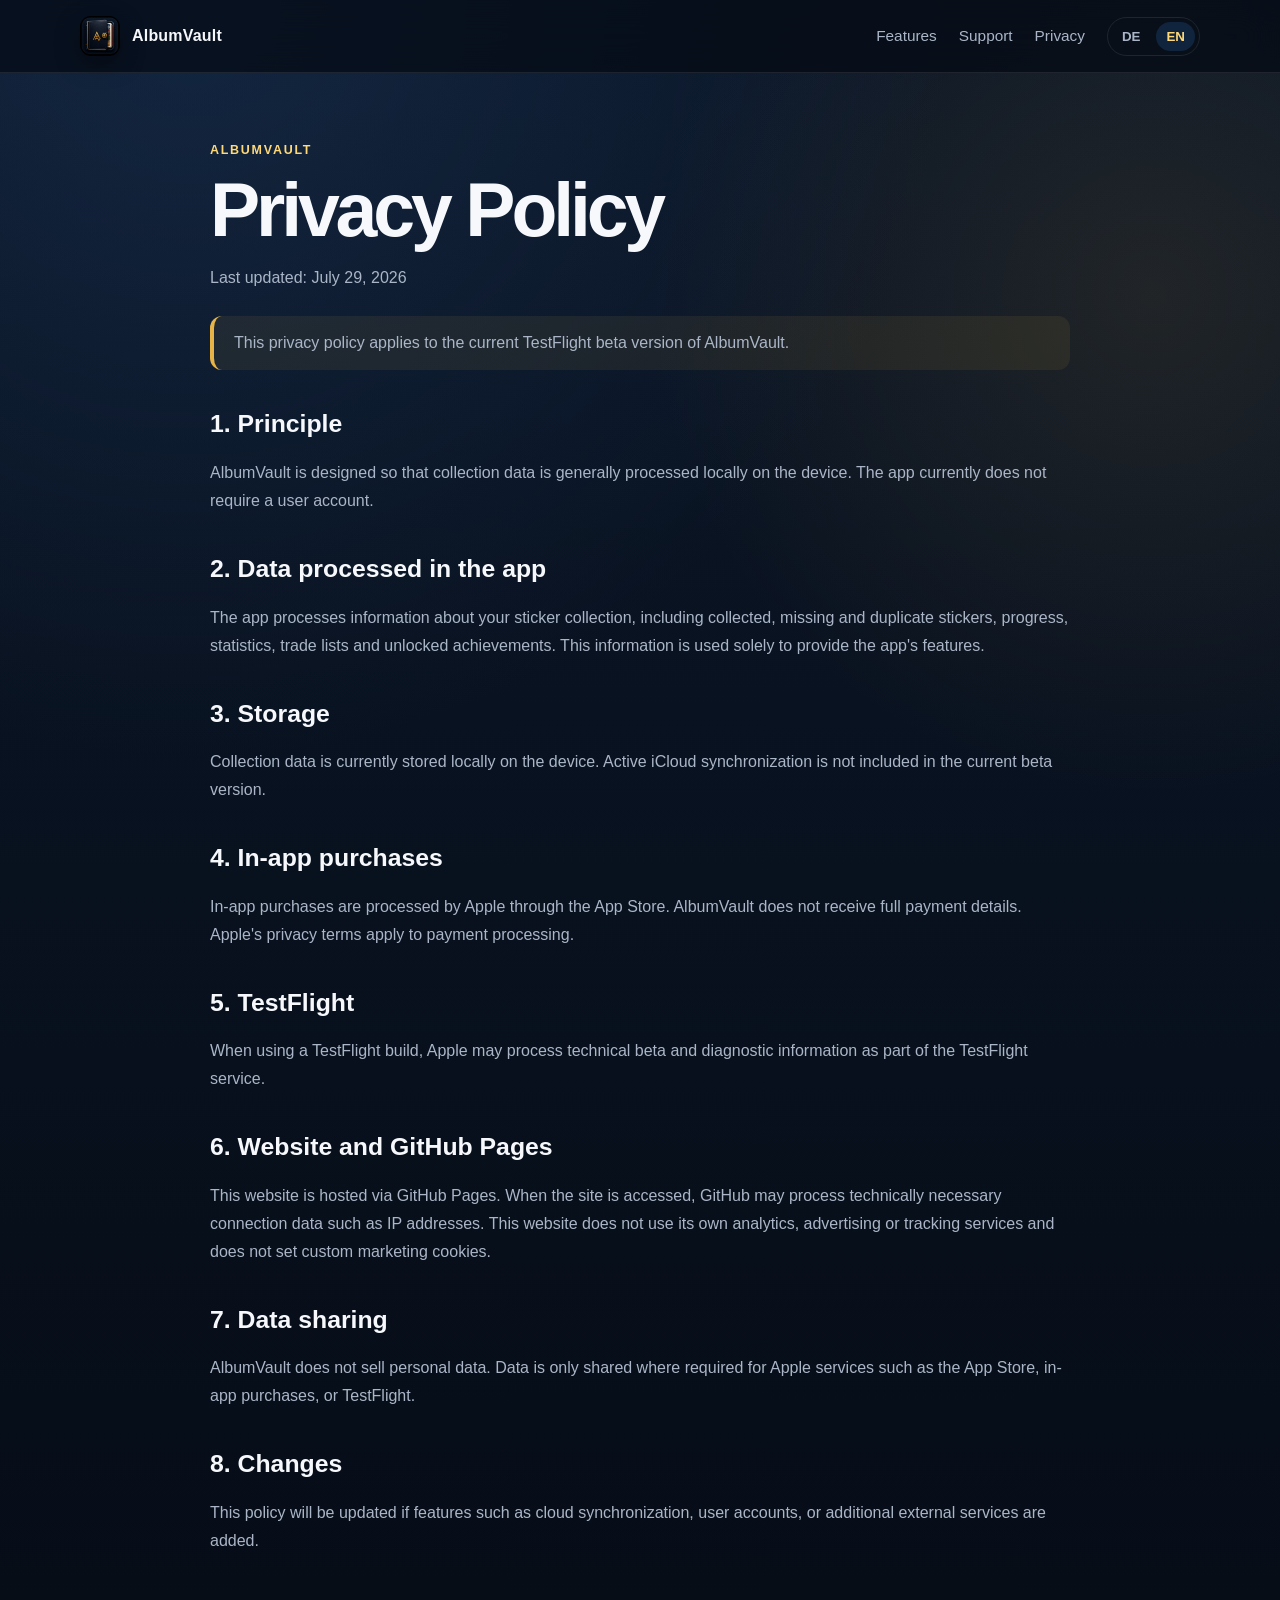
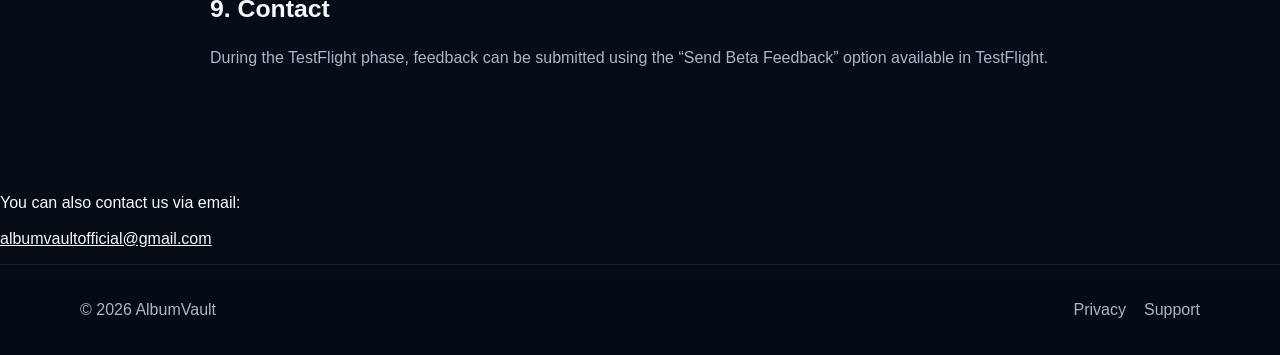
==== commit 4743c680: "privacy.html" ====
--- a/privacy.html
+++ b/privacy.html
@@ -3,13 +3,13 @@
 <head>
 <meta charset="utf-8"><meta name="viewport" content="width=device-width,initial-scale=1">
 <title>Datenschutz | AlbumVault</title>
-<link rel="icon" href="assets/albumvault-icon.jpg"><link rel="stylesheet" href="assets/style.css">
+<link rel="icon" href="assets/albumvault-official-icon-v2.jpg?v=2"><link rel="stylesheet" href="assets/style.css">
 </head>
 <body>
 <nav class="nav">
   <div class="container nav-inner">
     <a class="brand" href="index.html">
-      <img src="assets/albumvault-icon.jpg" alt="AlbumVault Icon">
+      <img src="assets/albumvault-official-icon-v2.jpg?v=2" alt="AlbumVault Icon">
       <span>AlbumVault</span>
     </a>
     <div class="nav-links">
@@ -72,6 +72,13 @@
   <p>During the TestFlight phase, feedback can be submitted using the “Send Beta Feedback” option available in TestFlight.</p>
 </div>
 </div></main>
+  <p>
+You can also contact us via email:
+<br><br>
+<a href="mailto:albumvaultofficial@gmail.com">
+albumvaultofficial@gmail.com
+</a>
+</p>
 <footer>
   <div class="container footer-inner">
     <div>© 2026 AlbumVault</div>
@@ -81,4 +88,4 @@
     </div>
   </div>
 </footer>
-<script src="assets/script.js"></script></body></html>+<script src="assets/script.js"></script></body></html>
--- a/assets/style.css
+++ b/assets/style.css
@@ -34,7 +34,7 @@
 }
 .nav-inner{height:72px;display:flex;align-items:center;justify-content:space-between;gap:24px}
 .brand{display:flex;align-items:center;gap:12px;text-decoration:none;font-weight:800;letter-spacing:.2px}
-.brand img{width:40px;height:40px;border-radius:11px;box-shadow:0 8px 24px rgba(0,0,0,.35)}
+.brand img{width:40px;height:40px;aspect-ratio:1/1;object-fit:cover;display:block;border-radius:11px;box-shadow:0 8px 24px rgba(0,0,0,.35)}
 .nav-links{display:flex;align-items:center;gap:22px}
 .nav-links a{text-decoration:none;color:var(--muted);font-size:.96rem}
 .nav-links a:hover{color:var(--text)}
@@ -65,7 +65,7 @@
   content:"";position:absolute;inset:12% -8% -8% 20%;
   background:radial-gradient(circle,rgba(231,180,71,.18),transparent 60%);filter:blur(28px);z-index:-1
 }
-.hero-card img{display:block;width:100%;border-radius:27px}
+.hero-card img{display:block;width:100%;height:auto;aspect-ratio:1/1;object-fit:contain;border-radius:27px}
 section{padding:64px 0}
 .section-head{max-width:700px;margin-bottom:28px}
 .section-head h2{font-size:clamp(2rem,5vw,3.5rem);letter-spacing:-.04em;margin:8px 0}
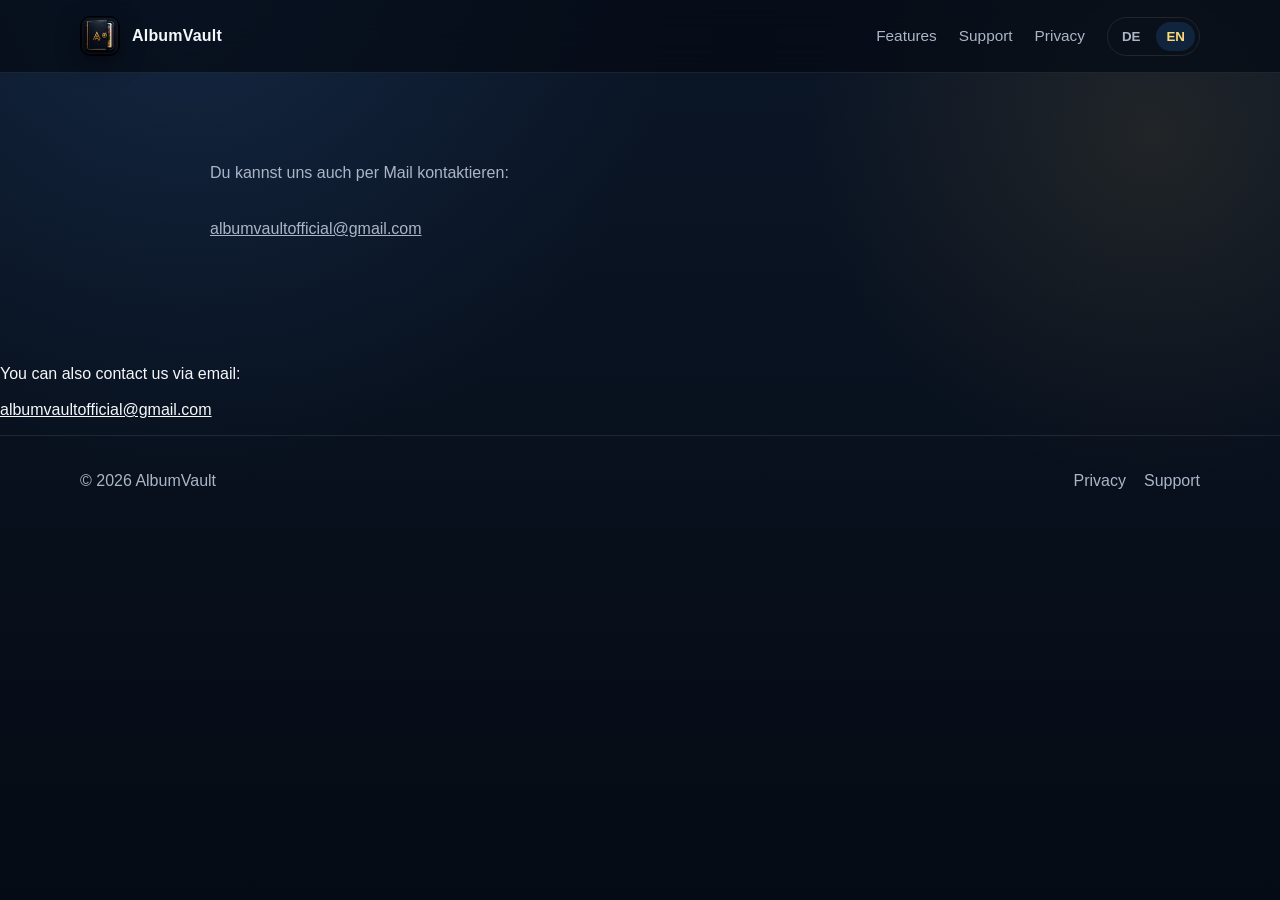
==== commit c04bc656: "privacy.html" ====
--- a/privacy.html
+++ b/privacy.html
@@ -48,7 +48,14 @@
   <h2>9. Kontakt</h2>
   <p>Während der TestFlight-Phase kann Feedback über die in TestFlight verfügbare Funktion „Beta-Feedback senden“ übermittelt werden.</p>
 </div>
-<div data-lang="en">
+    <p>
+Du kannst uns auch per Mail kontaktieren:
+<br><br>
+<a href="mailto:albumvaultofficial@gmail.com">
+albumvaultofficial@gmail.com
+</a>
+</p>
+<div data-lang="de">
   <div class="eyebrow">AlbumVault</div><h1>Privacy Policy</h1>
   <p>Last updated: July 29, 2026</p>
   <div class="notice">This privacy policy applies to the current TestFlight beta version of AlbumVault.</div>
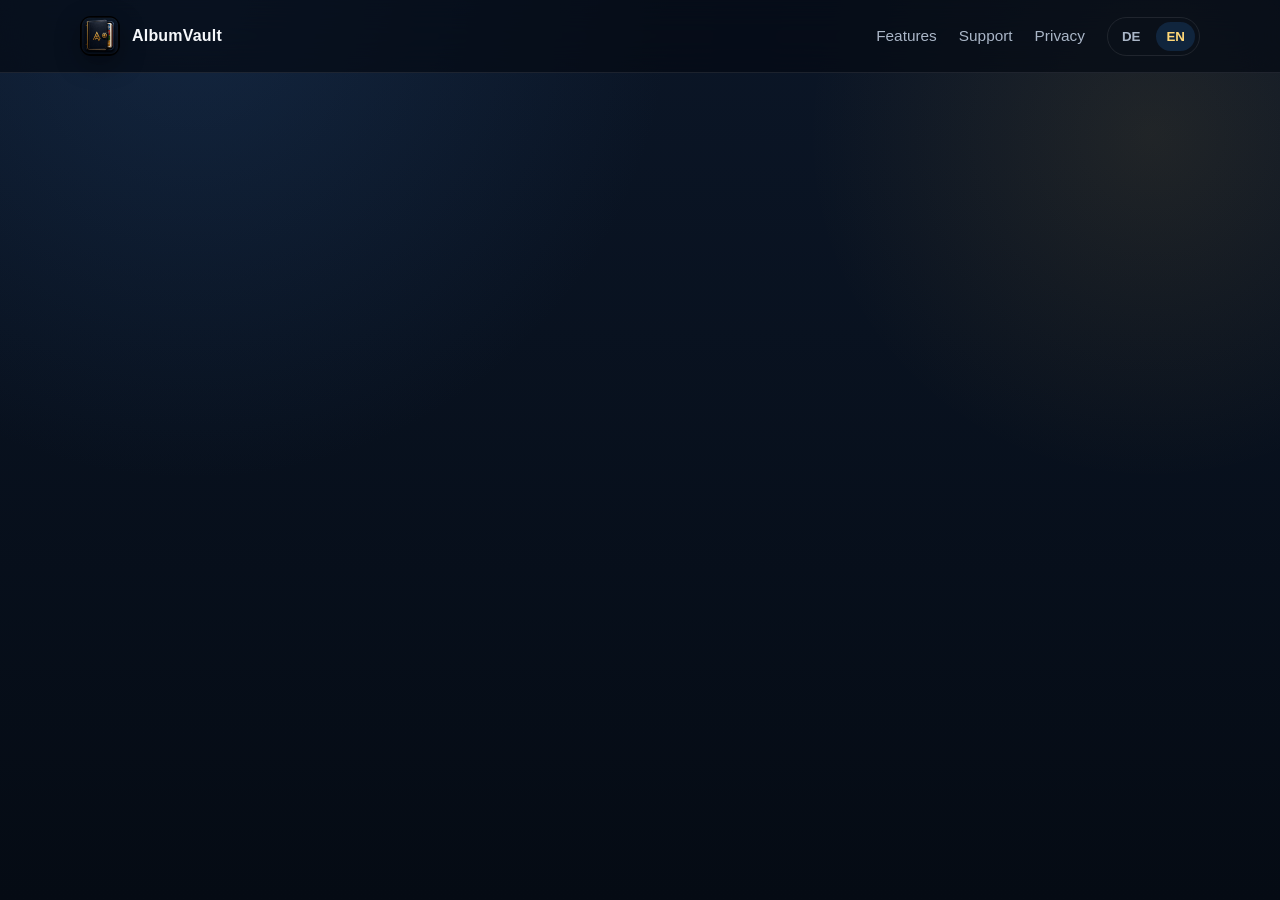
==== commit 94ec4e3e: "privacy.html" ====
--- a/privacy.html
+++ b/privacy.html
@@ -46,15 +46,19 @@
   <h2>8. Änderungen</h2>
   <p>Diese Datenschutzerklärung wird angepasst, wenn neue Funktionen wie Cloud-Synchronisierung, Benutzerkonten oder weitere externe Dienste hinzukommen.</p>
   <h2>9. Kontakt</h2>
-  <p>Während der TestFlight-Phase kann Feedback über die in TestFlight verfügbare Funktion „Beta-Feedback senden“ übermittelt werden.</p>
-</div>
-    <p>
-Du kannst uns auch per Mail kontaktieren:
-<br><br>
+  <p>
+Während der TestFlight-Phase kann Feedback über TestFlight gesendet werden.
+</p>
+
+<h3>E-Mail</h3>
+
+<p>
 <a href="mailto:albumvaultofficial@gmail.com">
 albumvaultofficial@gmail.com
 </a>
 </p>
+    </li>
+</ul>
 <div data-lang="de">
   <div class="eyebrow">AlbumVault</div><h1>Privacy Policy</h1>
   <p>Last updated: July 29, 2026</p>
@@ -77,11 +81,11 @@
   <p>This policy will be updated if features such as cloud synchronization, user accounts, or additional external services are added.</p>
   <h2>9. Contact</h2>
   <p>During the TestFlight phase, feedback can be submitted using the “Send Beta Feedback” option available in TestFlight.</p>
-</div>
-</div></main>
-  <p>
-You can also contact us via email:
-<br><br>
+</p>
+
+<h3>E-Mail</h3>
+
+<p>
 <a href="mailto:albumvaultofficial@gmail.com">
 albumvaultofficial@gmail.com
 </a>
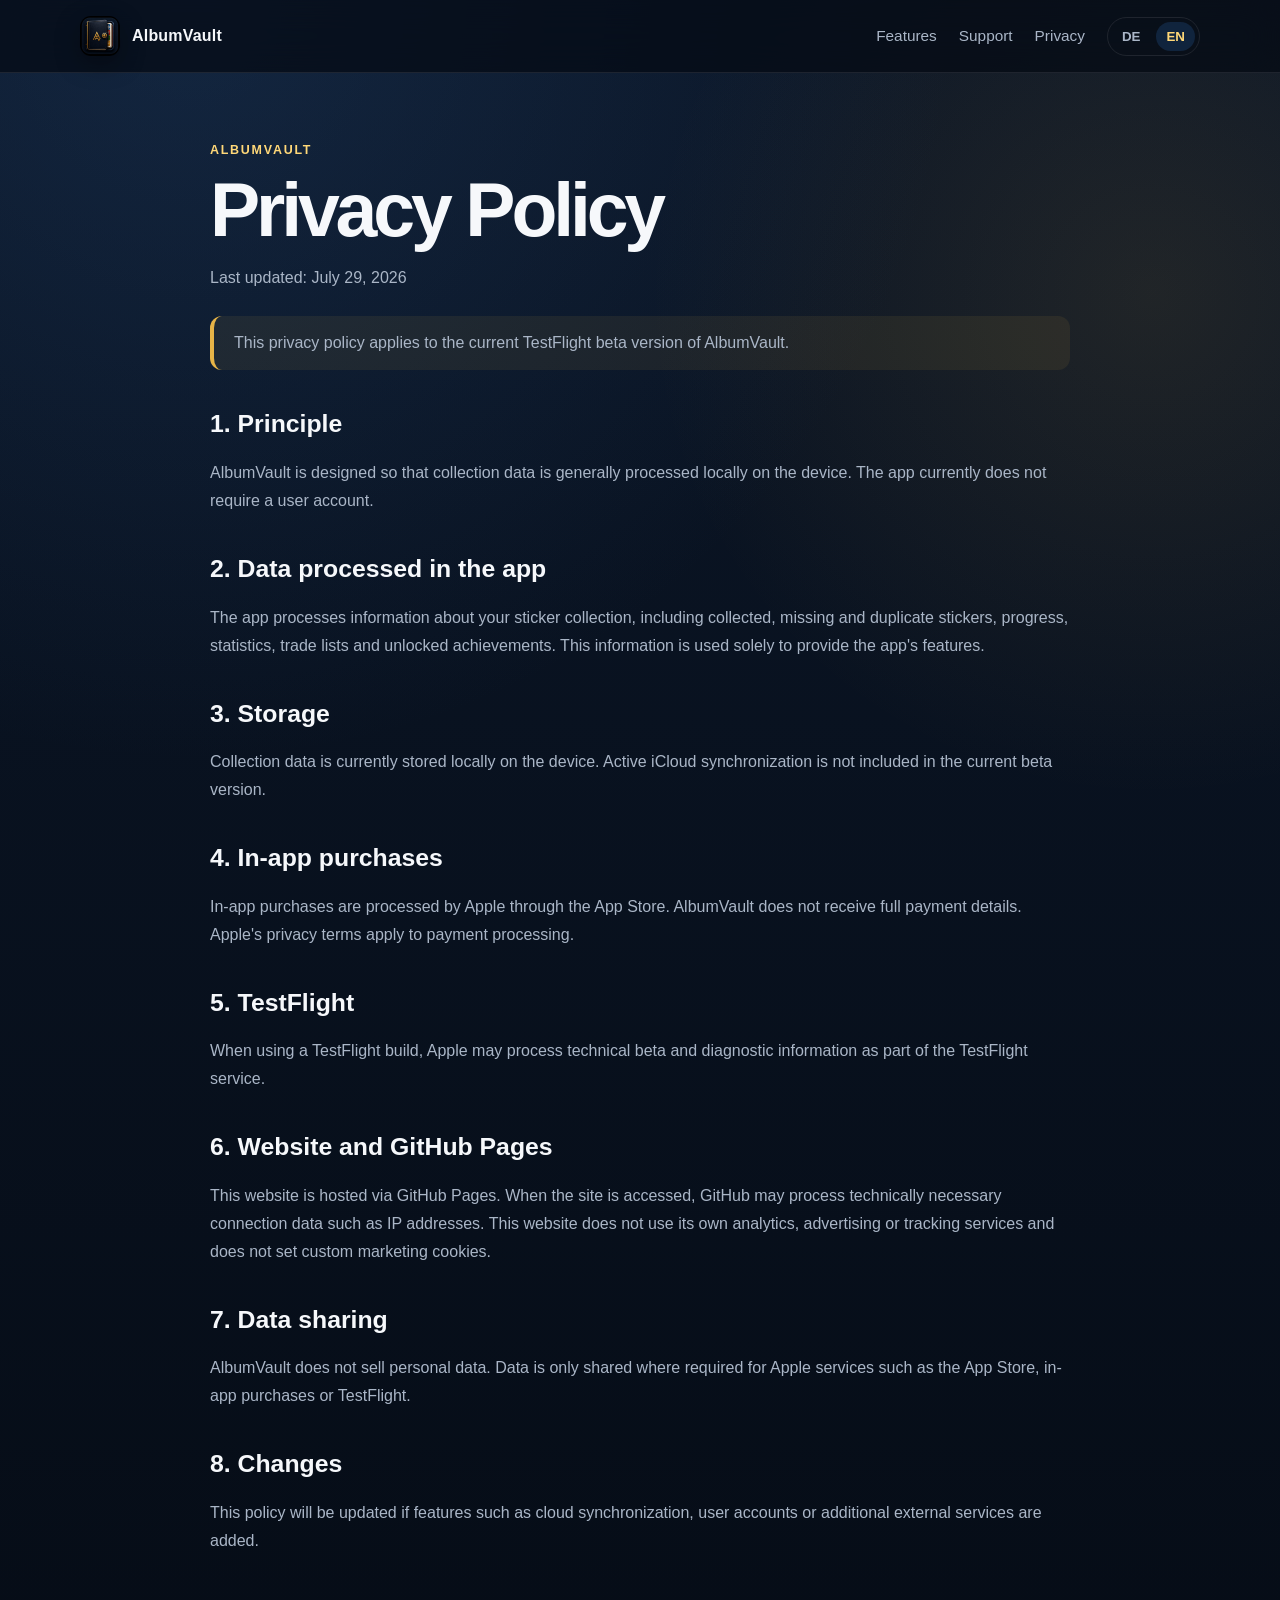
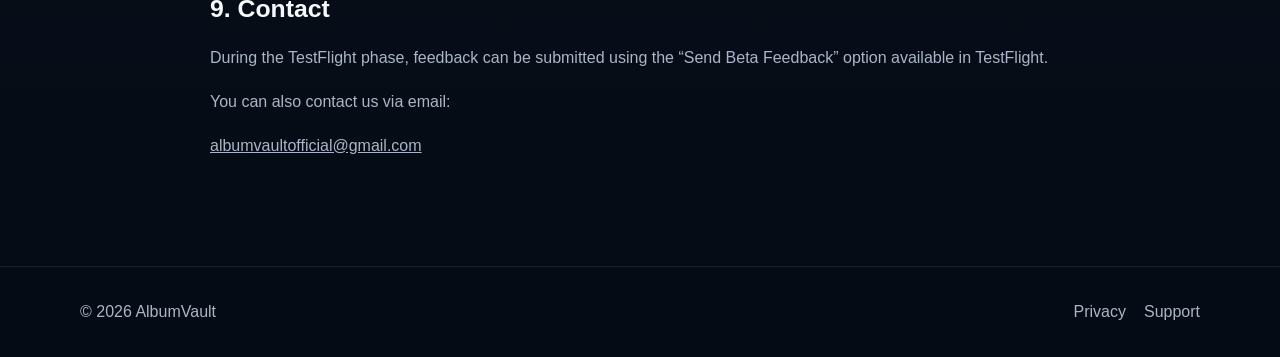
==== commit c3e6d1c0: "privacy.html" ====
--- a/privacy.html
+++ b/privacy.html
@@ -1,102 +1,284 @@
 <!doctype html>
 <html lang="de">
 <head>
-<meta charset="utf-8"><meta name="viewport" content="width=device-width,initial-scale=1">
-<title>Datenschutz | AlbumVault</title>
-<link rel="icon" href="assets/albumvault-official-icon-v2.jpg?v=2"><link rel="stylesheet" href="assets/style.css">
+  <meta charset="utf-8">
+  <meta name="viewport" content="width=device-width, initial-scale=1">
+
+  <title>Datenschutz | AlbumVault</title>
+
+  <link
+    rel="icon"
+    href="assets/albumvault-official-icon-v2.jpg?v=2"
+  >
+
+  <link
+    rel="stylesheet"
+    href="assets/style.css"
+  >
 </head>
+
 <body>
+
 <nav class="nav">
   <div class="container nav-inner">
+
     <a class="brand" href="index.html">
-      <img src="assets/albumvault-official-icon-v2.jpg?v=2" alt="AlbumVault Icon">
+      <img
+        src="assets/albumvault-official-icon-v2.jpg?v=2"
+        alt="AlbumVault Icon"
+      >
       <span>AlbumVault</span>
     </a>
+
     <div class="nav-links">
-      <a href="index.html#features"><span data-lang="de">Funktionen</span><span data-lang="en">Features</span></a>
-      <a href="support.html"><span data-lang="de">Support</span><span data-lang="en">Support</span></a>
-      <a href="privacy.html"><span data-lang="de">Datenschutz</span><span data-lang="en">Privacy</span></a>
+
+      <a href="index.html#features">
+        <span data-lang="de">Funktionen</span>
+        <span data-lang="en">Features</span>
+      </a>
+
+      <a href="support.html">
+        <span data-lang="de">Support</span>
+        <span data-lang="en">Support</span>
+      </a>
+
+      <a href="privacy.html">
+        <span data-lang="de">Datenschutz</span>
+        <span data-lang="en">Privacy</span>
+      </a>
+
       <div class="lang-switch">
         <button type="button" data-set-lang="de">DE</button>
         <button type="button" data-set-lang="en">EN</button>
       </div>
+
     </div>
   </div>
 </nav>
 
-<main class="content-page"><div class="container content-wrap">
-<div data-lang="de">
-  <div class="eyebrow">AlbumVault</div><h1>Datenschutzerklärung</h1>
-  <p>Stand: 29. Juli 2026</p>
-  <div class="notice">Diese Datenschutzerklärung bezieht sich auf die aktuelle TestFlight-Betaversion von AlbumVault.</div>
-  <h2>1. Grundsatz</h2>
-  <p>AlbumVault wurde so entwickelt, dass Sammlungsdaten grundsätzlich lokal auf dem Gerät verarbeitet werden. Die App verlangt derzeit kein Benutzerkonto.</p>
-  <h2>2. In der App verarbeitete Daten</h2>
-  <p>Die App verarbeitet Angaben zu deiner Stickersammlung, insbesondere gesammelte, fehlende und doppelte Sticker, Fortschritte, Statistiken, Tauschlisten und freigeschaltete Erfolge. Diese Daten dienen ausschließlich der Bereitstellung der App-Funktionen.</p>
-  <h2>3. Speicherung</h2>
-  <p>Die Sammlungsdaten werden derzeit lokal auf dem verwendeten Gerät gespeichert. Eine aktive iCloud-Synchronisierung ist in der aktuellen Betaversion nicht enthalten.</p>
-  <h2>4. In-App-Käufe</h2>
-  <p>In-App-Käufe werden über Apple und den App Store abgewickelt. AlbumVault erhält keine vollständigen Zahlungsdaten. Für die Zahlungsabwicklung gelten die Datenschutzbestimmungen von Apple.</p>
-  <h2>5. TestFlight</h2>
-  <p>Bei der Nutzung einer TestFlight-Version können Apple technische Test- und Diagnosedaten verarbeiten. Dies erfolgt im Rahmen von Apples TestFlight-Dienst.</p>
-  <h2>6. Website und GitHub Pages</h2>
-  <p>Diese Website wird über GitHub Pages bereitgestellt. Beim Aufruf können technisch notwendige Verbindungsdaten, insbesondere die IP-Adresse, durch GitHub verarbeitet werden. Die Website verwendet keine eigenen Analyse-, Werbe- oder Tracking-Dienste und setzt keine selbst eingerichteten Marketing-Cookies.</p>
-  <h2>7. Weitergabe von Daten</h2>
-  <p>AlbumVault verkauft keine personenbezogenen Daten. Eine Weitergabe erfolgt nur, soweit dies für die Nutzung von Apple-Diensten wie App Store, In-App-Käufe oder TestFlight erforderlich ist.</p>
-  <h2>8. Änderungen</h2>
-  <p>Diese Datenschutzerklärung wird angepasst, wenn neue Funktionen wie Cloud-Synchronisierung, Benutzerkonten oder weitere externe Dienste hinzukommen.</p>
-  <h2>9. Kontakt</h2>
-  <p>
-Während der TestFlight-Phase kann Feedback über TestFlight gesendet werden.
-</p>
-
-<h3>E-Mail</h3>
-
-<p>
-<a href="mailto:albumvaultofficial@gmail.com">
-albumvaultofficial@gmail.com
-</a>
-</p>
-    </li>
-</ul>
-<div data-lang="de">
-  <div class="eyebrow">AlbumVault</div><h1>Privacy Policy</h1>
-  <p>Last updated: July 29, 2026</p>
-  <div class="notice">This privacy policy applies to the current TestFlight beta version of AlbumVault.</div>
-  <h2>1. Principle</h2>
-  <p>AlbumVault is designed so that collection data is generally processed locally on the device. The app currently does not require a user account.</p>
-  <h2>2. Data processed in the app</h2>
-  <p>The app processes information about your sticker collection, including collected, missing and duplicate stickers, progress, statistics, trade lists and unlocked achievements. This information is used solely to provide the app's features.</p>
-  <h2>3. Storage</h2>
-  <p>Collection data is currently stored locally on the device. Active iCloud synchronization is not included in the current beta version.</p>
-  <h2>4. In-app purchases</h2>
-  <p>In-app purchases are processed by Apple through the App Store. AlbumVault does not receive full payment details. Apple's privacy terms apply to payment processing.</p>
-  <h2>5. TestFlight</h2>
-  <p>When using a TestFlight build, Apple may process technical beta and diagnostic information as part of the TestFlight service.</p>
-  <h2>6. Website and GitHub Pages</h2>
-  <p>This website is hosted via GitHub Pages. When the site is accessed, GitHub may process technically necessary connection data such as IP addresses. This website does not use its own analytics, advertising or tracking services and does not set custom marketing cookies.</p>
-  <h2>7. Data sharing</h2>
-  <p>AlbumVault does not sell personal data. Data is only shared where required for Apple services such as the App Store, in-app purchases, or TestFlight.</p>
-  <h2>8. Changes</h2>
-  <p>This policy will be updated if features such as cloud synchronization, user accounts, or additional external services are added.</p>
-  <h2>9. Contact</h2>
-  <p>During the TestFlight phase, feedback can be submitted using the “Send Beta Feedback” option available in TestFlight.</p>
-</p>
-
-<h3>E-Mail</h3>
-
-<p>
-<a href="mailto:albumvaultofficial@gmail.com">
-albumvaultofficial@gmail.com
-</a>
-</p>
+<main class="content-page">
+  <div class="container content-wrap">
+
+    <!-- Deutsche Datenschutzerklärung -->
+    <div data-lang="de">
+
+      <div class="eyebrow">AlbumVault</div>
+
+      <h1>Datenschutzerklärung</h1>
+
+      <p>Stand: 29. Juli 2026</p>
+
+      <div class="notice">
+        Diese Datenschutzerklärung bezieht sich auf die aktuelle
+        TestFlight-Betaversion von AlbumVault.
+      </div>
+
+      <h2>1. Grundsatz</h2>
+
+      <p>
+        AlbumVault wurde so entwickelt, dass Sammlungsdaten grundsätzlich
+        lokal auf dem Gerät verarbeitet werden. Die App verlangt derzeit
+        kein Benutzerkonto.
+      </p>
+
+      <h2>2. In der App verarbeitete Daten</h2>
+
+      <p>
+        Die App verarbeitet Angaben zu deiner Stickersammlung, insbesondere
+        gesammelte, fehlende und doppelte Sticker, Fortschritte, Statistiken,
+        Tauschlisten und freigeschaltete Erfolge. Diese Daten dienen
+        ausschließlich der Bereitstellung der App-Funktionen.
+      </p>
+
+      <h2>3. Speicherung</h2>
+
+      <p>
+        Die Sammlungsdaten werden derzeit lokal auf dem verwendeten Gerät
+        gespeichert. Eine aktive iCloud-Synchronisierung ist in der aktuellen
+        Betaversion nicht enthalten.
+      </p>
+
+      <h2>4. In-App-Käufe</h2>
+
+      <p>
+        In-App-Käufe werden über Apple und den App Store abgewickelt.
+        AlbumVault erhält keine vollständigen Zahlungsdaten. Für die
+        Zahlungsabwicklung gelten die Datenschutzbestimmungen von Apple.
+      </p>
+
+      <h2>5. TestFlight</h2>
+
+      <p>
+        Bei der Nutzung einer TestFlight-Version können Apple technische
+        Test- und Diagnosedaten verarbeiten. Dies erfolgt im Rahmen von
+        Apples TestFlight-Dienst.
+      </p>
+
+      <h2>6. Website und GitHub Pages</h2>
+
+      <p>
+        Diese Website wird über GitHub Pages bereitgestellt. Beim Aufruf
+        können technisch notwendige Verbindungsdaten, insbesondere die
+        IP-Adresse, durch GitHub verarbeitet werden. Die Website verwendet
+        keine eigenen Analyse-, Werbe- oder Tracking-Dienste und setzt keine
+        selbst eingerichteten Marketing-Cookies.
+      </p>
+
+      <h2>7. Weitergabe von Daten</h2>
+
+      <p>
+        AlbumVault verkauft keine personenbezogenen Daten. Eine Weitergabe
+        erfolgt nur, soweit dies für die Nutzung von Apple-Diensten wie
+        App Store, In-App-Käufe oder TestFlight erforderlich ist.
+      </p>
+
+      <h2>8. Änderungen</h2>
+
+      <p>
+        Diese Datenschutzerklärung wird angepasst, wenn neue Funktionen wie
+        Cloud-Synchronisierung, Benutzerkonten oder weitere externe Dienste
+        hinzukommen.
+      </p>
+
+      <h2>9. Kontakt</h2>
+
+      <p>
+        Während der TestFlight-Phase kann Feedback über die in TestFlight
+        verfügbare Funktion „Beta-Feedback senden“ übermittelt werden.
+      </p>
+
+      <p>
+        Du kannst uns auch per E-Mail kontaktieren:
+      </p>
+
+      <p>
+        <a href="mailto:albumvaultofficial@gmail.com">
+          albumvaultofficial@gmail.com
+        </a>
+      </p>
+
+    </div>
+
+    <!-- English privacy policy -->
+    <div data-lang="en">
+
+      <div class="eyebrow">AlbumVault</div>
+
+      <h1>Privacy Policy</h1>
+
+      <p>Last updated: July 29, 2026</p>
+
+      <div class="notice">
+        This privacy policy applies to the current TestFlight beta version
+        of AlbumVault.
+      </div>
+
+      <h2>1. Principle</h2>
+
+      <p>
+        AlbumVault is designed so that collection data is generally
+        processed locally on the device. The app currently does not require
+        a user account.
+      </p>
+
+      <h2>2. Data processed in the app</h2>
+
+      <p>
+        The app processes information about your sticker collection,
+        including collected, missing and duplicate stickers, progress,
+        statistics, trade lists and unlocked achievements. This information
+        is used solely to provide the app's features.
+      </p>
+
+      <h2>3. Storage</h2>
+
+      <p>
+        Collection data is currently stored locally on the device.
+        Active iCloud synchronization is not included in the current
+        beta version.
+      </p>
+
+      <h2>4. In-app purchases</h2>
+
+      <p>
+        In-app purchases are processed by Apple through the App Store.
+        AlbumVault does not receive full payment details. Apple's privacy
+        terms apply to payment processing.
+      </p>
+
+      <h2>5. TestFlight</h2>
+
+      <p>
+        When using a TestFlight build, Apple may process technical beta and
+        diagnostic information as part of the TestFlight service.
+      </p>
+
+      <h2>6. Website and GitHub Pages</h2>
+
+      <p>
+        This website is hosted via GitHub Pages. When the site is accessed,
+        GitHub may process technically necessary connection data such as
+        IP addresses. This website does not use its own analytics,
+        advertising or tracking services and does not set custom marketing
+        cookies.
+      </p>
+
+      <h2>7. Data sharing</h2>
+
+      <p>
+        AlbumVault does not sell personal data. Data is only shared where
+        required for Apple services such as the App Store, in-app purchases
+        or TestFlight.
+      </p>
+
+      <h2>8. Changes</h2>
+
+      <p>
+        This policy will be updated if features such as cloud synchronization,
+        user accounts or additional external services are added.
+      </p>
+
+      <h2>9. Contact</h2>
+
+      <p>
+        During the TestFlight phase, feedback can be submitted using the
+        “Send Beta Feedback” option available in TestFlight.
+      </p>
+
+      <p>
+        You can also contact us via email:
+      </p>
+
+      <p>
+        <a href="mailto:albumvaultofficial@gmail.com">
+          albumvaultofficial@gmail.com
+        </a>
+      </p>
+
+    </div>
+
+  </div>
+</main>
+
 <footer>
   <div class="container footer-inner">
+
     <div>© 2026 AlbumVault</div>
+
     <div class="footer-links">
-      <a href="privacy.html"><span data-lang="de">Datenschutz</span><span data-lang="en">Privacy</span></a>
+
+      <a href="privacy.html">
+        <span data-lang="de">Datenschutz</span>
+        <span data-lang="en">Privacy</span>
+      </a>
+
       <a href="support.html">Support</a>
+
     </div>
   </div>
 </footer>
-<script src="assets/script.js"></script></body></html>
+
+<script src="assets/script.js"></script>
+
+</body>
+</html>
